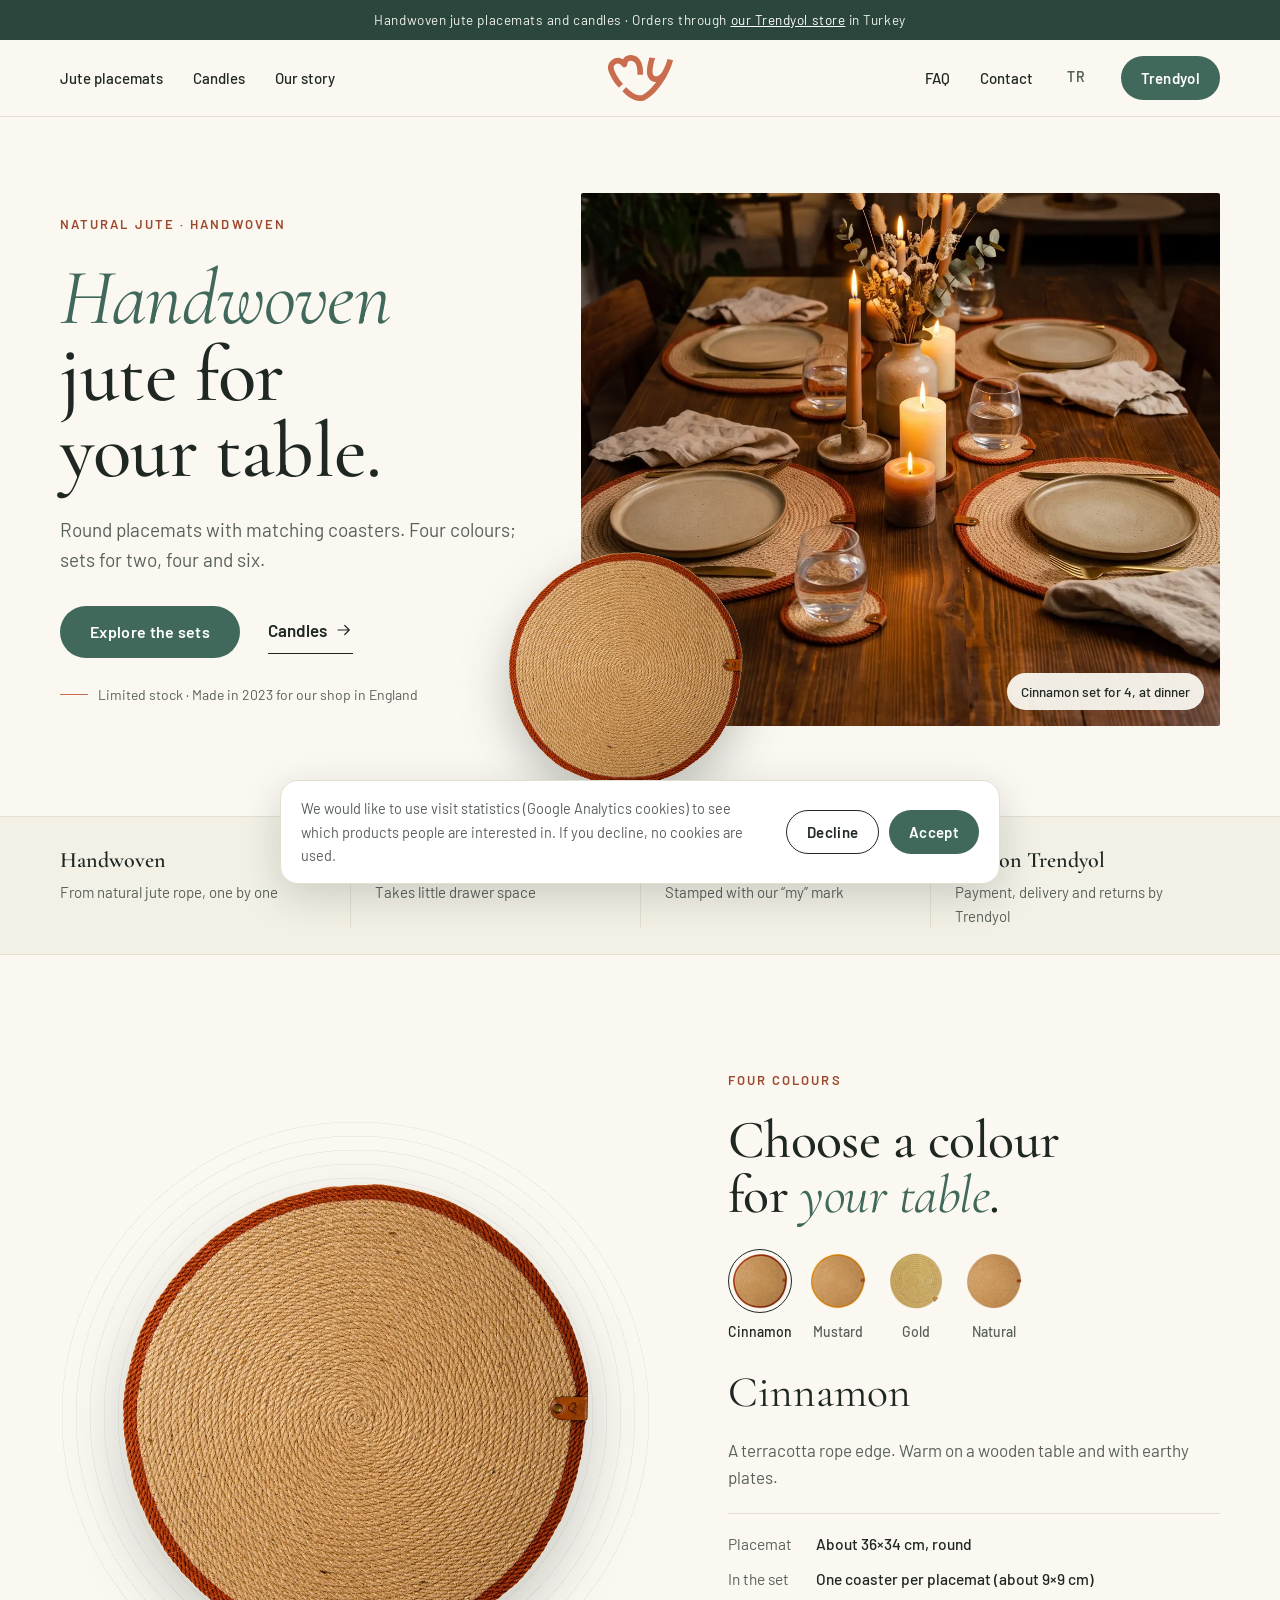
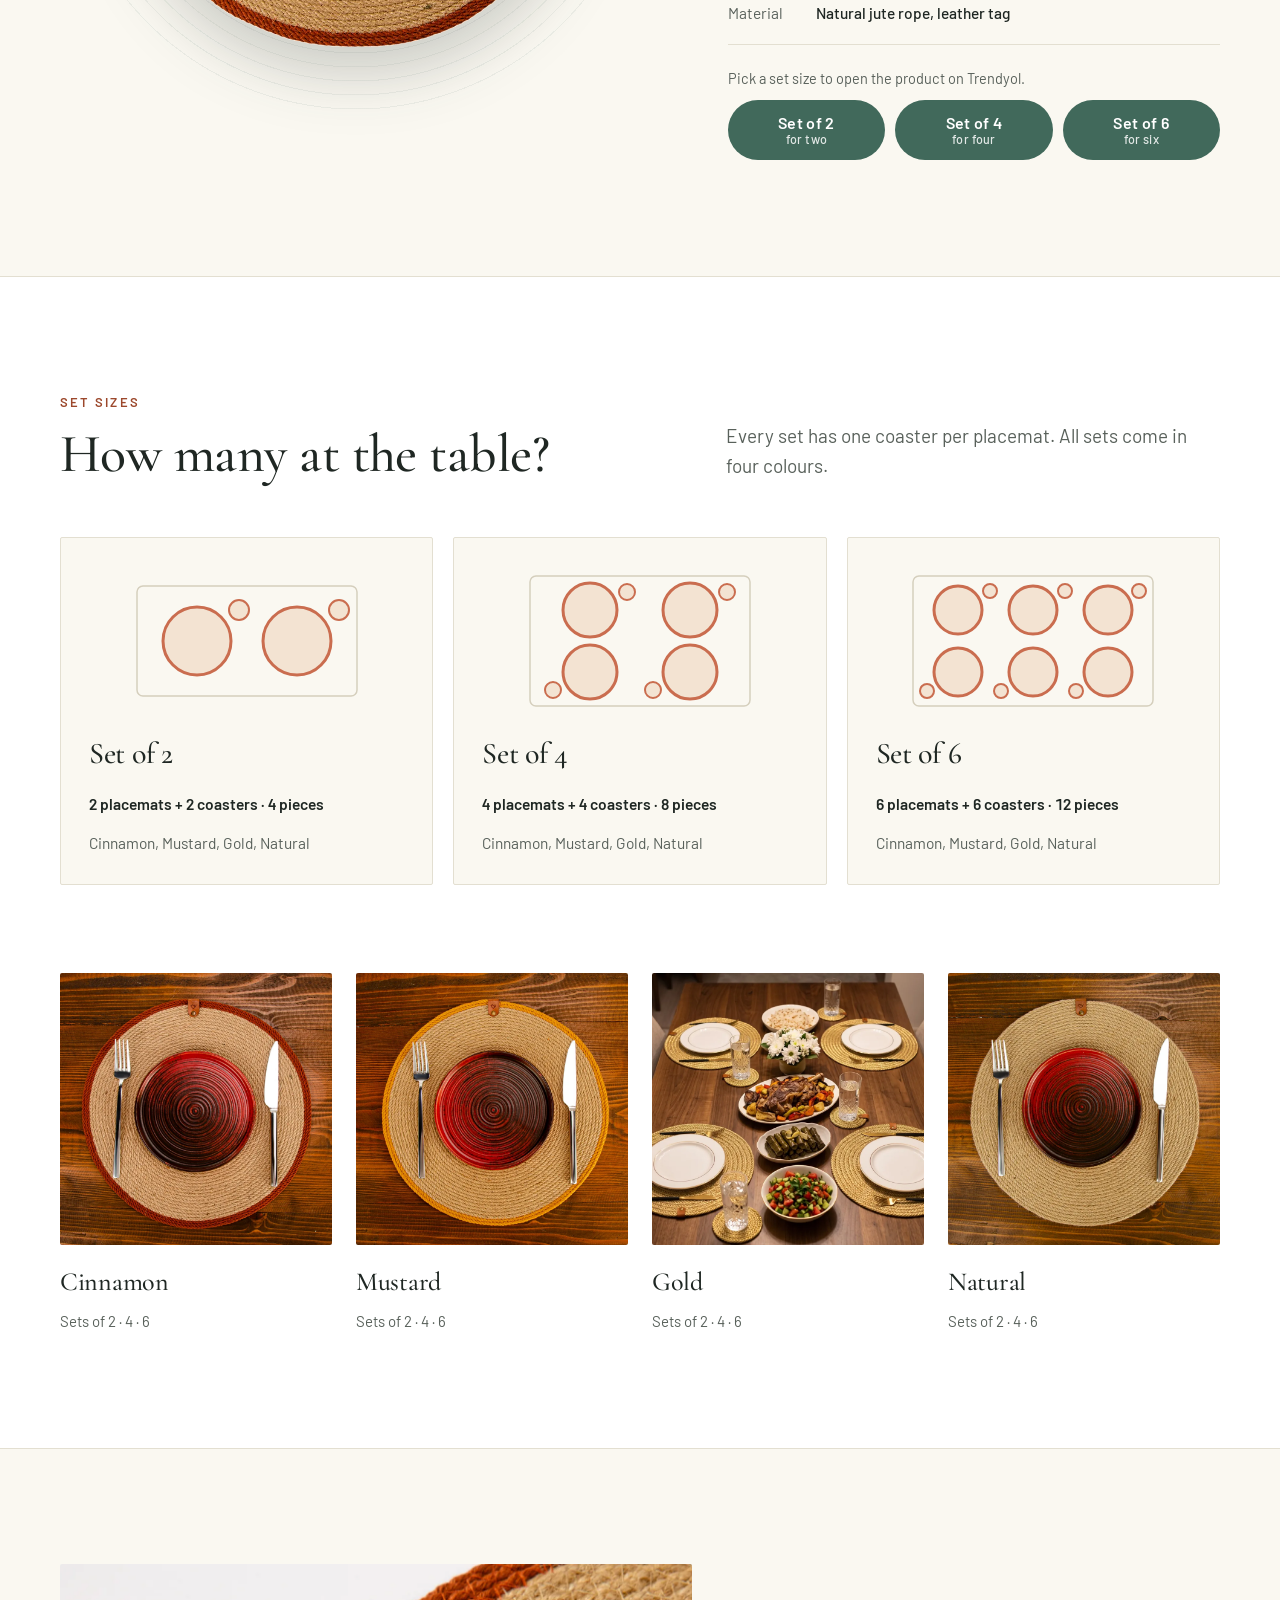
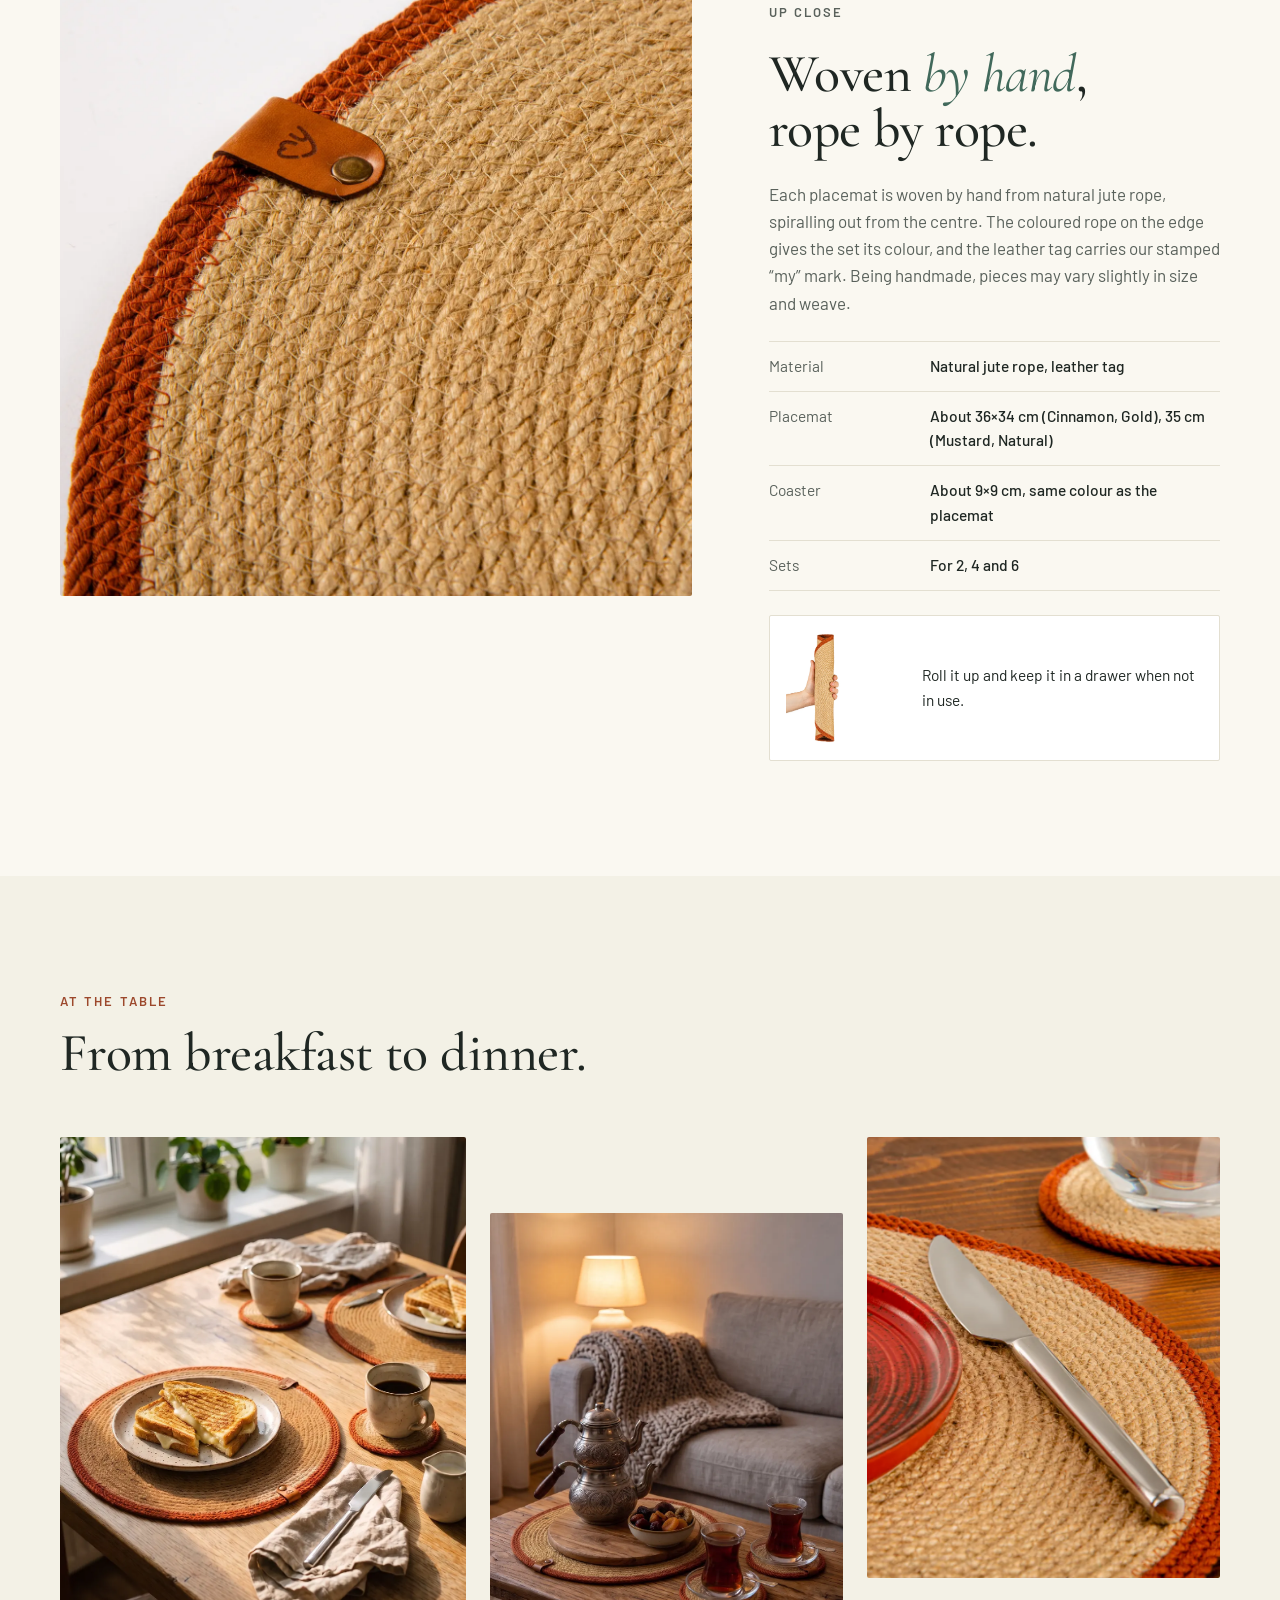
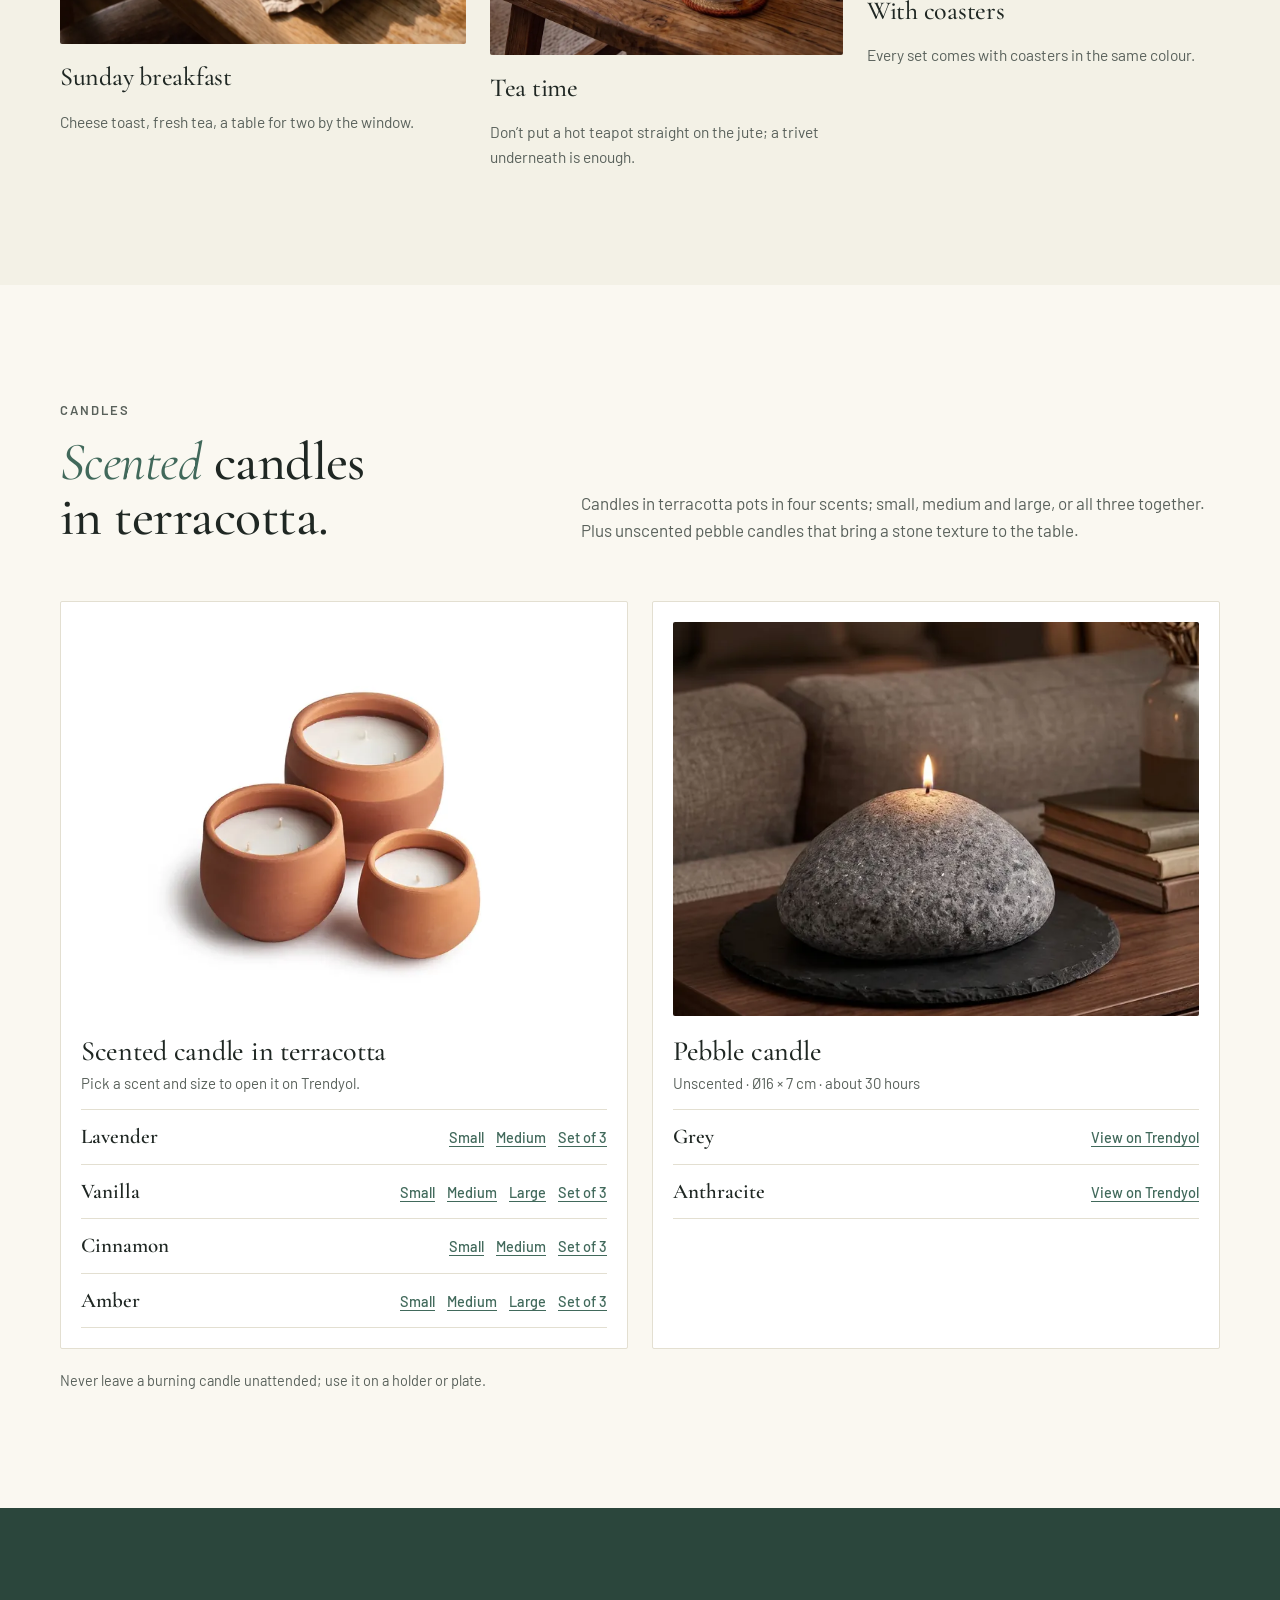
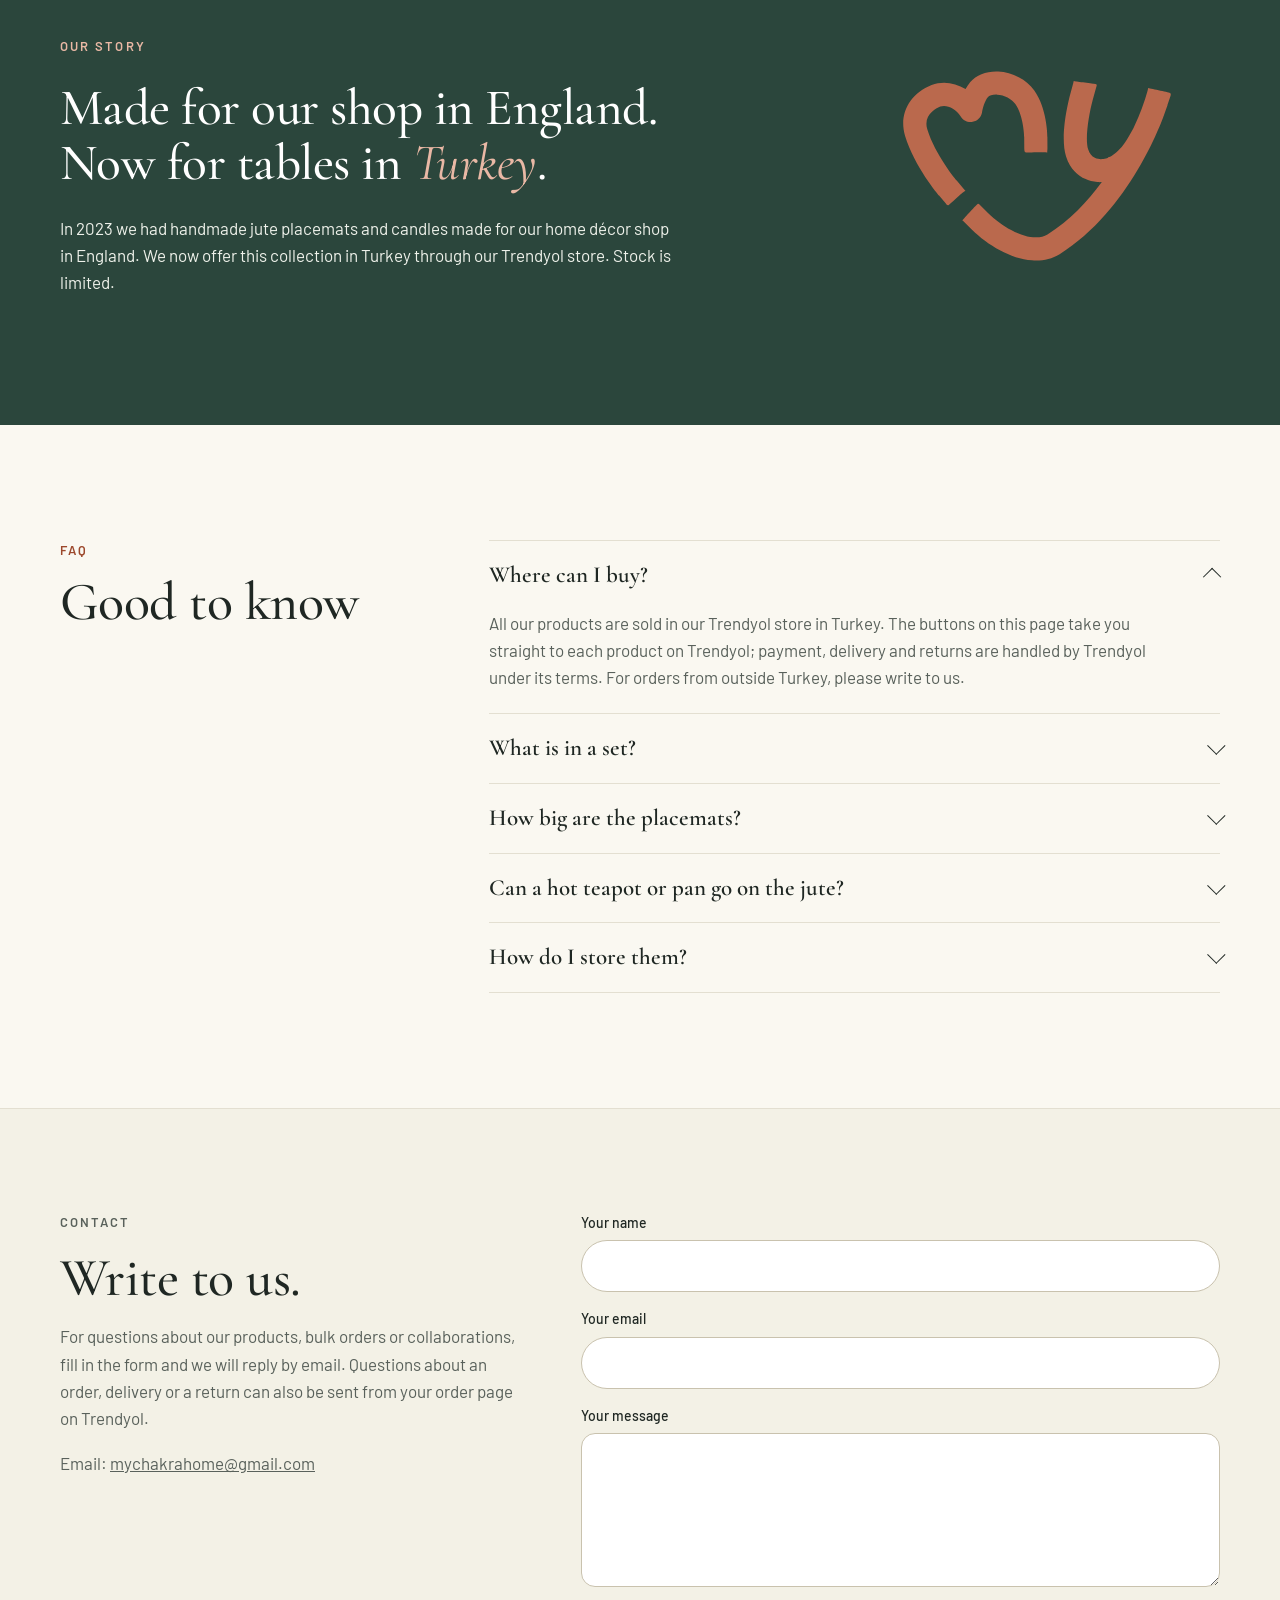
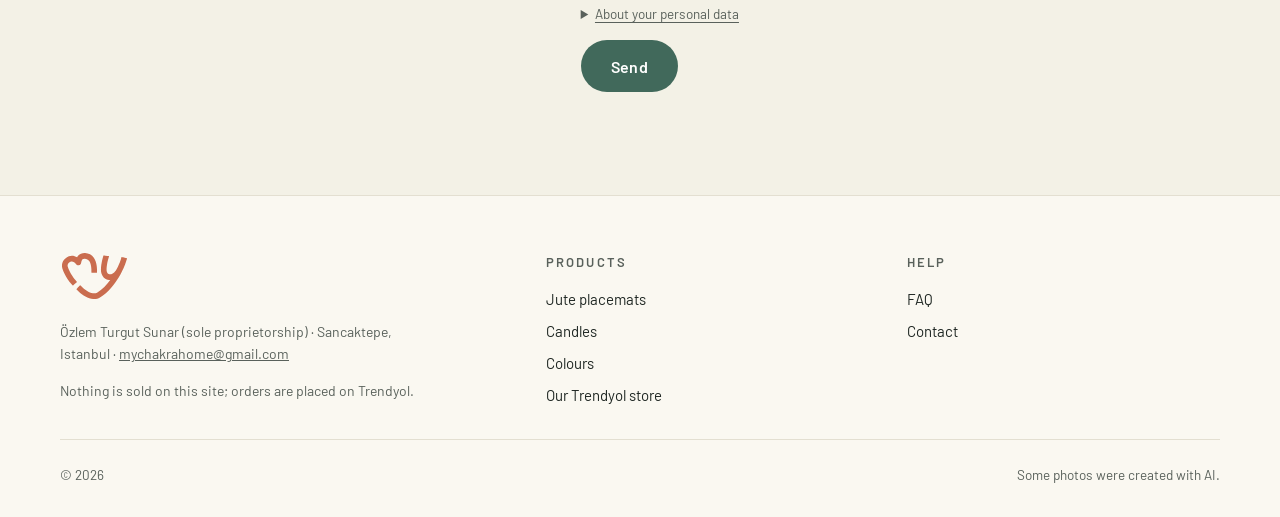
==== en/index.html @ 38669c18 "Ürün vitrini: Öneri B tasarımı, Türkçe ve İngilizce, her ürüne Trendyol bağlantısı, onaylı Google An" ====
<!doctype html>
<html lang="en">
<head>
<meta charset="utf-8">
<meta name="viewport" content="width=device-width, initial-scale=1, viewport-fit=cover">
<title>Handwoven jute placemats and candles</title>
<meta name="description" content="Round, handwoven jute placemats with matching coasters; scented candles in terracotta pots and pebble candles. Four colours, sets for 2, 4 and 6. Available in our Trendyol store.">
<meta property="og:type" content="website">
<meta property="og:title" content="Handwoven jute placemats and candles">
<meta property="og:description" content="Four colours, sets for 2, 4 and 6. Available in our Trendyol store.">
<meta property="og:image" content="https://mychakrahome.com.tr/img/sofra-tarcin.webp">
<meta property="og:locale" content="en_GB">
<meta name="theme-color" content="#FAF8F1">
<link rel="canonical" href="https://mychakrahome.com.tr/en/">
<link rel="alternate" hreflang="tr" href="https://mychakrahome.com.tr/">
<link rel="alternate" hreflang="en" href="https://mychakrahome.com.tr/en/">
<link rel="icon" type="image/svg+xml" href="../favicon.svg">
<link rel="preconnect" href="https://fonts.googleapis.com">
<link rel="preconnect" href="https://fonts.gstatic.com" crossorigin>
<link rel="stylesheet" href="https://fonts.googleapis.com/css2?family=Cormorant+Garamond:ital,wght@0,400;0,500;0,600;1,400;1,500&family=Barlow:wght@400;500;600&display=swap">
<link rel="stylesheet" href="../stil.css">
</head>
<body>

<svg width="0" height="0" style="position:absolute" aria-hidden="true" focusable="false">
  <symbol id="my" viewBox="86.13 -1.14 78.31 55.20"><path fill="currentColor" fill-rule="nonzero" d="M105.49 33.01 L103.39 30.54 C103.33 30.47 97.38 23.40 95.16 16.15 C93.94 12.17 97.65 10.32 98.81 9.84 C100.37 9.21 103.12 10.23 104.46 12.54 C105.15 13.73 106.51 14.35 107.86 14.10 C109.21 13.85 110.26 12.77 110.48 11.42 C110.62 10.49 111.21 8.25 112.09 7.23 C112.53 6.72 113.53 6.44 114.70 6.50 C116.71 6.60 118.76 7.63 119.79 9.09 C121.76 11.85 122.24 16.74 122.26 18.39 L122.28 21.32 C122.28 21.32 122.28 21.43 122.28 21.59 L122.28 21.63 L122.29 21.63 C122.29 21.86 122.31 22.15 122.36 22.30 C122.44 22.58 122.63 22.74 124.33 22.66 C126.29 22.57 128.69 22.72 128.69 22.72 L128.77 21.58 L128.75 18.33 C128.74 17.52 128.58 10.25 125.09 5.33 C122.90 2.24 119.04 0.21 115.01 0.01 C111.81 -0.14 108.95 0.94 107.19 2.98 C106.67 3.58 106.24 4.25 105.87 4.94 C102.95 3.11 99.41 2.59 96.37 3.83 C90.11 6.38 87.13 12.09 88.95 18.05 C91.58 26.61 98.17 34.42 98.45 34.74 L100.29 36.90 C100.29 36.91 100.65 37.55 101.07 37.42 C101.50 37.29 104.45 34.32 105.50 33.62 L105.83 33.37 Z"/><path fill="currentColor" fill-rule="nonzero" d="M163.04 6.04 C162.64 5.87 156.94 4.68 156.94 4.68 C156.94 4.68 156.74 5.82 156.08 7.71 C156.08 7.71 156.08 7.71 156.08 7.71 L155.15 10.35 C155.12 10.42 154.35 12.59 152.81 15.89 L151.46 18.31 C148.80 23.07 145.89 24.08 145.69 24.17 C145.33 24.34 144.95 24.43 144.38 24.50 C143.90 24.56 143.04 24.65 142.02 24.18 C141.16 23.77 140.53 22.97 140.15 21.79 C139.19 18.81 140.40 11.85 141.39 8.17 L142.06 5.67 L142.06 5.67 L142.51 4.06 C142.51 4.06 142.71 3.63 142.23 3.54 C141.75 3.45 136.66 2.80 136.39 2.75 L136.11 2.71 L135.97 3.35 L135.12 6.48 C134.81 7.64 132.12 18.02 133.97 23.77 C135.16 27.48 137.51 29.23 139.28 30.06 C140.35 30.56 141.52 30.86 142.71 30.95 C143.13 30.98 143.55 30.98 143.97 30.96 C139.99 36.41 134.93 41.81 128.77 45.61 C124.74 48.09 117.15 44.49 112.14 39.57 L109.82 37.30 C109.82 37.30 109.61 36.91 109.33 37.00 C109.04 37.09 105.45 41.09 104.94 41.66 L105.28 41.93 L107.59 44.20 C112.14 48.66 118.50 52.39 124.43 52.85 C127.17 53.06 129.83 52.57 132.17 51.13 C151.82 39.03 160.90 13.57 161.27 12.50 L162.34 9.44 L162.33 9.43 L163.18 6.87 C163.18 6.87 163.44 6.22 163.04 6.04"/></symbol>
  <symbol id="ok" viewBox="0 0 24 24"><path d="M4 12h15M13 6l6 6-6 6" fill="none" stroke="currentColor" stroke-width="1.6" stroke-linecap="round" stroke-linejoin="round"/></symbol>
  <symbol id="dis" viewBox="0 0 24 24"><path d="M14 5h5v5M19 5l-8 8M17 14v4.5a.5.5 0 0 1-.5.5h-11a.5.5 0 0 1-.5-.5v-11a.5.5 0 0 1 .5-.5H10" fill="none" stroke="currentColor" stroke-width="1.6" stroke-linecap="round" stroke-linejoin="round"/></symbol>
</svg>

<a class="atla" href="#icerik">Skip to content</a>

<div class="serit"><div class="ic">Handwoven jute placemats and candles · Orders through <a href="https://www.trendyol.com/magaza/mychakra-home-m-473058" data-olay="trendyol-magaza" target="_blank" rel="noopener">our Trendyol store</a> in Turkey</div></div>

<header class="ust">
  <div class="ic">
    <nav aria-label="Main menu">
      <button class="ikon menu-ac" id="menuDugme" type="button" aria-expanded="false" aria-controls="mobilMenu" aria-label="Open menu">
        <svg viewBox="0 0 24 24" fill="none" stroke="currentColor" stroke-width="1.6" stroke-linecap="round" aria-hidden="true"><path d="M4 7h16M4 12h16M4 17h16"/></svg>
      </button>
      <ul class="menu">
        <li><a href="#setler">Jute placemats</a></li>
        <li><a href="#mumlar">Candles</a></li>
        <li><a href="#hikaye">Our story</a></li>
      </ul>
    </nav>
    <a class="logo" href="#ust" aria-label="Home">
      <svg viewBox="0 0 78.31 55.20" aria-hidden="true"><use href="#my"/></svg>
    </a>
    <div class="ust-sag">
      <ul class="menu"><li><a href="#sss">FAQ</a></li><li><a href="#iletisim">Contact</a></li></ul>
      <a class="dil" href="../" hreflang="tr" lang="tr" aria-label="Türkçe">TR</a>
      <a class="dugme ince" href="https://www.trendyol.com/magaza/mychakra-home-m-473058" data-olay="trendyol-magaza" target="_blank" rel="noopener">Trendyol</a>
    </div>
  </div>
  <div class="mobil-menu" id="mobilMenu" hidden>
    <div class="ic">
      <ul>
        <li><a href="#setler">Jute placemats</a></li>
        <li><a href="#mumlar">Candles</a></li>
        <li><a href="#hikaye">Our story</a></li>
        <li><a href="#sss">FAQ</a></li>
        <li><a href="#iletisim">Contact</a></li>
      </ul>
    </div>
  </div>
</header>

<main id="icerik">

<section class="acilis" id="ust" aria-labelledby="acilis-baslik">
  <div class="ic">
    <div class="acilis-metin">
      <p class="etiket">Natural jute · Handwoven</p>
      <h1 id="acilis-baslik"><em>Handwoven</em> jute for your table.</h1>
      <p class="giris">Round placemats with matching coasters. Four colours; sets for two, four and six.</p>
      <div class="acilis-dugmeler">
        <a class="dugme" href="#renk">Explore the sets</a>
        <a class="yazi-bag" href="#mumlar">Candles <svg class="ok" aria-hidden="true"><use href="#ok"/></svg></a>
      </div>
      <p class="not">Limited stock · Made in 2023 for our shop in England</p>
    </div>
    <figure class="acilis-gorsel">
      <img src="../img/ev-aksam.webp" alt="Candlelit dinner for four on a wooden table, with cinnamon-edged round jute placemats and coasters" width="1200" height="1789" fetchpriority="high">
      <img class="daire-servis" src="../img/kenar-tarcin.webp" alt="" width="900" height="900">
      <figcaption>Cinnamon set for 4, at dinner</figcaption>
    </figure>
  </div>
</section>

<section class="guven" aria-label="Why these placemats">
  <ul class="ic">
    <li><strong>Handwoven</strong><span>From natural jute rope, one by one</span></li>
    <li><strong>Rolls up</strong><span>Takes little drawer space</span></li>
    <li><strong>Leather tag</strong><span>Stamped with our “my” mark</span></li>
    <li><strong>Sold on Trendyol</strong><span>Payment, delivery and returns by Trendyol</span></li>
  </ul>
</section>

<section class="renk" id="renk" aria-labelledby="renk-baslik">
  <div class="ic">
    <div class="sahne">
      <img id="sahneGorsel" src="../img/kenar-tarcin.webp" alt="Cinnamon: round jute placemat with a terracotta rope edge, from above" width="900" height="900">
    </div>
    <div class="renk-metin">
      <p class="etiket">Four colours</p>
      <h2 class="h2" id="renk-baslik">Choose a colour for <em>your table</em>.</h2>
      <fieldset class="secici">
        <legend>Colour</legend>
        <button class="renk-dugme" type="button" data-renk="tarcin" aria-pressed="true"><span class="yuvarlak"><img src="../img/kenar-tarcin.webp" alt="" width="900" height="900"></span>Cinnamon</button>
        <button class="renk-dugme" type="button" data-renk="hardal" aria-pressed="false"><span class="yuvarlak"><img src="../img/kenar-hardal.webp" alt="" width="900" height="900"></span>Mustard</button>
        <button class="renk-dugme" type="button" data-renk="gold" aria-pressed="false"><span class="yuvarlak"><img src="../img/kenar-gold.webp" alt="" width="900" height="900"></span>Gold</button>
        <button class="renk-dugme" type="button" data-renk="dogal" aria-pressed="false"><span class="yuvarlak"><img src="../img/kenar-dogal.webp" alt="" width="900" height="900"></span>Natural</button>
      </fieldset>
      <div aria-live="polite">
        <p class="secili-ad" id="seciliAd">Cinnamon</p>
      </div>
      <p class="secili-tarif" id="seciliTarif">A terracotta rope edge. Warm on a wooden table and with earthy plates.</p>
      <dl class="olcular">
        <dt>Placemat</dt><dd id="seciliOlcu">About 36×34 cm, round</dd>
        <dt>In the set</dt><dd>One coaster per placemat (about 9×9 cm)</dd>
        <dt>Material</dt><dd id="seciliMalzeme">Natural jute rope, leather tag</dd>
      </dl>
      <div class="satin">
        <p>Pick a set size to open the product on Trendyol.</p>
        <div class="boy-dugmeler" id="boyDugmeler">
          <a class="dugme" data-boy="2" target="_blank" rel="noopener" href="#">Set of 2<small>for two</small></a>
          <a class="dugme" data-boy="4" target="_blank" rel="noopener" href="#">Set of 4<small>for four</small></a>
          <a class="dugme" data-boy="6" target="_blank" rel="noopener" href="#">Set of 6<small>for six</small></a>
        </div>
      </div>
    </div>
  </div>
</section>

<section class="setler" id="setler" aria-labelledby="setler-baslik">
  <div class="ic">
    <div class="bolum-bas">
      <div>
        <p class="etiket">Set sizes</p>
        <h2 class="h2" id="setler-baslik">How many at the table?</h2>
      </div>
      <p class="giris" style="max-width: 26em">Every set has one coaster per placemat. All sets come in four colours.</p>
    </div>
    <ul class="boylar">
      <li class="boy">
        <svg viewBox="0 0 260 150" role="img" aria-label="Table drawing from above: two placemats and two coasters">
          <rect x="20" y="20" width="220" height="110" rx="6" fill="none" stroke="#D5CFBD" stroke-width="1.5"/>
          <g fill="#F3E3D2" stroke="#CA6D4F" stroke-width="3"><circle cx="80" cy="75" r="34"/><circle cx="180" cy="75" r="34"/></g>
          <g fill="#F3E3D2" stroke="#CA6D4F" stroke-width="2"><circle cx="122" cy="44" r="10"/><circle cx="222" cy="44" r="10"/></g>
        </svg>
        <h3>Set of 2</h3>
        <p class="parca">2 placemats + 2 coasters · 4 pieces</p>
        <p>Cinnamon, Mustard, Gold, Natural</p>
      </li>
      <li class="boy">
        <svg viewBox="0 0 260 150" role="img" aria-label="Table drawing from above: four placemats and four coasters">
          <rect x="20" y="10" width="220" height="130" rx="6" fill="none" stroke="#D5CFBD" stroke-width="1.5"/>
          <g fill="#F3E3D2" stroke="#CA6D4F" stroke-width="3"><circle cx="80" cy="44" r="27"/><circle cx="180" cy="44" r="27"/><circle cx="80" cy="106" r="27"/><circle cx="180" cy="106" r="27"/></g>
          <g fill="#F3E3D2" stroke="#CA6D4F" stroke-width="2"><circle cx="117" cy="26" r="8"/><circle cx="217" cy="26" r="8"/><circle cx="43" cy="124" r="8"/><circle cx="143" cy="124" r="8"/></g>
        </svg>
        <h3>Set of 4</h3>
        <p class="parca">4 placemats + 4 coasters · 8 pieces</p>
        <p>Cinnamon, Mustard, Gold, Natural</p>
      </li>
      <li class="boy">
        <svg viewBox="0 0 260 150" role="img" aria-label="Table drawing from above: six placemats and six coasters">
          <rect x="10" y="10" width="240" height="130" rx="6" fill="none" stroke="#D5CFBD" stroke-width="1.5"/>
          <g fill="#F3E3D2" stroke="#CA6D4F" stroke-width="3"><circle cx="55" cy="44" r="24"/><circle cx="130" cy="44" r="24"/><circle cx="205" cy="44" r="24"/><circle cx="55" cy="106" r="24"/><circle cx="130" cy="106" r="24"/><circle cx="205" cy="106" r="24"/></g>
          <g fill="#F3E3D2" stroke="#CA6D4F" stroke-width="2"><circle cx="87" cy="25" r="7"/><circle cx="162" cy="25" r="7"/><circle cx="236" cy="25" r="7"/><circle cx="24" cy="125" r="7"/><circle cx="98" cy="125" r="7"/><circle cx="173" cy="125" r="7"/></g>
        </svg>
        <h3>Set of 6</h3>
        <p class="parca">6 placemats + 6 coasters · 12 pieces</p>
        <p>Cinnamon, Mustard, Gold, Natural</p>
      </li>
    </ul>
    <ul class="urunler">
      <li class="urun"><a href="#renk" data-renk-sec="tarcin"><span class="kap"><img src="../img/sofra-tarcin.webp" alt="Cinnamon-edged jute placemat on a wooden table with plate and cutlery" width="900" height="900" loading="lazy"></span><h3>Cinnamon</h3><span>Sets of 2 · 4 · 6</span></a></li>
      <li class="urun"><a href="#renk" data-renk-sec="hardal"><span class="kap"><img src="../img/sofra-hardal.webp" alt="Mustard-edged jute placemat on a wooden table with plate and cutlery" width="900" height="900" loading="lazy"></span><h3>Mustard</h3><span>Sets of 2 · 4 · 6</span></a></li>
      <li class="urun"><a href="#renk" data-renk-sec="gold"><span class="kap"><img src="../img/sofra-gold.webp" alt="Gold braided placemats at a dinner table for guests" width="900" height="900" loading="lazy"></span><h3>Gold</h3><span>Sets of 2 · 4 · 6</span></a></li>
      <li class="urun"><a href="#renk" data-renk-sec="dogal"><span class="kap"><img src="../img/sofra-dogal.webp" alt="Natural jute placemat on a wooden table with plate and cutlery" width="900" height="900" loading="lazy"></span><h3>Natural</h3><span>Sets of 2 · 4 · 6</span></a></li>
    </ul>
  </div>
</section>

<section class="yakin" aria-labelledby="yakin-baslik">
  <div class="ic">
    <figure class="yakin-gorsel">
      <img src="../img/yakin-tarcin.webp" alt="Close-up: spiral-woven jute rope, cinnamon rope edge and a leather tag stamped “my”" width="1300" height="1300" loading="lazy">
    </figure>
    <div class="yakin-metin">
      <p class="etiket">Up close</p>
      <h2 class="h2" id="yakin-baslik">Woven <em>by hand</em>, rope by rope.</h2>
      <p>Each placemat is woven by hand from natural jute rope, spiralling out from the centre. The coloured rope on the edge gives the set its colour, and the leather tag carries our stamped “my” mark. Being handmade, pieces may vary slightly in size and weave.</p>
      <dl class="ozellik">
        <div><dt>Material</dt><dd>Natural jute rope, leather tag</dd></div>
        <div><dt>Placemat</dt><dd>About 36×34 cm (Cinnamon, Gold), 35 cm (Mustard, Natural)</dd></div>
        <div><dt>Coaster</dt><dd>About 9×9 cm, same colour as the placemat</dd></div>
        <div><dt>Sets</dt><dd>For 2, 4 and 6</dd></div>
      </dl>
      <div class="rulo">
        <img src="../img/rulo-tarcin.webp" alt="A cinnamon-edged jute placemat rolled up in hand" width="700" height="750" loading="lazy">
        <p>Roll it up and keep it in a drawer when not in use.</p>
      </div>
    </div>
  </div>
</section>

<section class="sofrada" aria-labelledby="sofrada-baslik">
  <div class="ic">
    <div class="bolum-bas">
      <div>
        <p class="etiket">At the table</p>
        <h2 class="h2" id="sofrada-baslik">From breakfast to dinner.</h2>
      </div>
    </div>
    <ul class="sahneler">
      <li>
        <img src="../img/ev-kahvalti.webp" alt="Breakfast by the window: cheese toast, tea and cinnamon-edged jute placemats" width="1000" height="1491" loading="lazy">
        <h3>Sunday breakfast</h3>
        <p>Cheese toast, fresh tea, a table for two by the window.</p>
      </li>
      <li>
        <img src="../img/ev-cay.webp" alt="A Turkish teapot on a wooden trivet in the living room, tulip tea glasses on jute coasters" width="1000" height="1491" loading="lazy">
        <h3>Tea time</h3>
        <p>Don’t put a hot teapot straight on the jute; a trivet underneath is enough.</p>
      </li>
      <li>
        <img src="../img/altlik-tarcin.webp" alt="A glass of water on a cinnamon-edged jute placemat and coaster" width="1000" height="1000" loading="lazy">
        <h3>With coasters</h3>
        <p>Every set comes with coasters in the same colour.</p>
      </li>
    </ul>
  </div>
</section>

<section class="mumlar" id="mumlar" aria-labelledby="mum-baslik">
  <div class="ic">
    <div class="mum-bas">
      <div>
        <p class="etiket">Candles</p>
        <h2 class="h2" id="mum-baslik" style="margin-top: 14px"><em>Scented</em> candles in terracotta.</h2>
      </div>
      <p>Candles in terracotta pots in four scents; small, medium and large, or all three together. Plus unscented pebble candles that bring a stone texture to the table.</p>
    </div>
    <div class="mum-kartlar">
      <article class="mum-kart">
        <img class="icerik-sigdir" src="../img/mum-comlek.webp" alt="Scented white candles in terracotta pots, in three sizes" width="622" height="625" loading="lazy">
        <div>
          <h3>Scented candle in terracotta</h3>
          <p class="alt-baslik">Pick a scent and size to open it on Trendyol.</p>
          <ul class="kokular" id="kokular"></ul>
        </div>
      </article>
      <article class="mum-kart">
        <img src="../img/mum-cakil.webp" alt="A grey pebble candle burning on a stone tray on a wooden side table" width="700" height="700" loading="lazy">
        <div>
          <h3>Pebble candle</h3>
          <p class="alt-baslik">Unscented · Ø16 × 7 cm · about 30 hours</p>
          <ul class="kokular" id="cakil"></ul>
        </div>
      </article>
    </div>
    <p class="mum-not">Never leave a burning candle unattended; use it on a holder or plate.</p>
  </div>
</section>

<section class="hikaye" id="hikaye" aria-labelledby="hikaye-baslik">
  <div class="ic">
    <div class="hikaye-metin">
      <p class="etiket">Our story</p>
      <h2 id="hikaye-baslik">Made for our shop in England. Now for tables in <em>Turkey</em>.</h2>
      <p>In 2023 we had handmade jute placemats and candles made for our home décor shop in England. We now offer this collection in Turkey through our Trendyol store. Stock is limited.</p>
    </div>
    <svg class="hikaye-isaret" viewBox="0 0 78.31 55.20" role="img" aria-label="“my” mark"><use href="#my"/></svg>
  </div>
</section>

<section class="sss" id="sss" aria-labelledby="sss-baslik">
  <div class="ic">
    <div>
      <p class="etiket">FAQ</p>
      <h2 class="h2" id="sss-baslik" style="margin-top: 14px">Good to know</h2>
    </div>
    <div class="sss-liste">
      <details open>
        <summary>Where can I buy?</summary>
        <p>All our products are sold in our Trendyol store in Turkey. The buttons on this page take you straight to each product on Trendyol; payment, delivery and returns are handled by Trendyol under its terms. For orders from outside Turkey, please write to us.</p>
      </details>
      <details>
        <summary>What is in a set?</summary>
        <p>One coaster per placemat. The set of 4, for example, has 4 round jute placemats and 4 coasters in the same colour, 8 pieces in all.</p>
      </details>
      <details>
        <summary>How big are the placemats?</summary>
        <p>Cinnamon and Gold placemats are about 36×34 cm, Mustard and Natural about 35 cm; coasters are about 9×9 cm. Being handmade, sizes may vary slightly.</p>
      </details>
      <details>
        <summary>Can a hot teapot or pan go on the jute?</summary>
        <p>Not directly. Put a trivet under hot teapots and pans, and use burning candles on a holder or plate.</p>
      </details>
      <details>
        <summary>How do I store them?</summary>
        <p>Roll them up and keep them in a dry drawer when not in use.</p>
      </details>
    </div>
  </div>
</section>

<section class="iletisim" id="iletisim" aria-labelledby="iletisim-baslik">
  <div class="ic">
    <div class="iletisim-metin">
      <p class="etiket">Contact</p>
      <h2 class="h2" id="iletisim-baslik">Write to us.</h2>
      <p>For questions about our products, bulk orders or collaborations, fill in the form and we will reply by email. Questions about an order, delivery or a return can also be sent from your order page on Trendyol.</p>
      <p>Email: <a href="mailto:mychakrahome@gmail.com">mychakrahome@gmail.com</a></p>
    </div>
    <form class="form" action="https://formsubmit.co/mychakrahome@gmail.com" method="POST">
      <input type="hidden" name="_subject" value="Siteden yeni mesaj (İngilizce sayfa)">
      <input type="hidden" name="_template" value="table">
      <input type="text" name="_honey" style="display:none" tabindex="-1" autocomplete="off" aria-hidden="true">
      <label>Your name<input type="text" name="Ad" required autocomplete="name"></label>
      <label>Your email<input type="email" name="E-posta" required autocomplete="email"></label>
      <label>Your message<textarea name="Mesaj" rows="5" required></textarea></label>
      <details class="kvkk">
        <summary>About your personal data</summary>
        <p>The name, email and message you send are used only to reply to you; they are not used for anything else or sold. Your message reaches our inbox through the FormSubmit service. You can ask us to delete your data by writing to mychakrahome@gmail.com. Data controller: Özlem Turgut Sunar (sole proprietorship), Sancaktepe, Istanbul.</p>
      </details>
      <button type="submit" class="dugme">Send</button>
    </form>
  </div>
</section>

</main>

<footer class="alt">
  <div class="ic">
    <div class="marka">
      <a class="logo" href="#ust" aria-label="Home">
        <svg viewBox="0 0 78.31 55.20" aria-hidden="true"><use href="#my"/></svg>
      </a>
      <p>Özlem Turgut Sunar (sole proprietorship) · Sancaktepe, Istanbul · <a href="mailto:mychakrahome@gmail.com">mychakrahome@gmail.com</a></p>
      <p>Nothing is sold on this site; orders are placed on Trendyol.</p>
    </div>
    <nav aria-labelledby="alt-urunler"><h2 id="alt-urunler">Products</h2><ul><li><a href="#setler">Jute placemats</a></li><li><a href="#mumlar">Candles</a></li><li><a href="#renk">Colours</a></li><li><a href="https://www.trendyol.com/magaza/mychakra-home-m-473058" data-olay="trendyol-magaza" target="_blank" rel="noopener">Our Trendyol store</a></li></ul></nav>
    <nav aria-labelledby="alt-yardim"><h2 id="alt-yardim">Help</h2><ul><li><a href="#sss">FAQ</a></li><li><a href="#iletisim">Contact</a></li></ul></nav>
    <div class="alt-son"><span>© 2026</span><span>Some photos were created with AI.</span></div>
  </div>
</footer>

<script src="../site.js"></script>
</body>
</html>
---- stil.css ----
:root {
  --zemin: #FAF8F1;
  --krem: #F3F1E6;
  --beyaz: #FFFFFF;
  --yesil: #41695B;
  --yesil-koyu: #2B463C;
  --murekkep: #1F2723;
  --ikincil: #59615B;
  --kiremit: #CA6D4F;
  --kiremit-yazi: #9C482C;
  --cizgi: #E3DFD1;
  --krem-yazi: #EEF1EA;
  --f-baslik: "Cormorant Garamond", Georgia, "Times New Roman", serif;
  --f-metin: "Barlow", "Helvetica Neue", Arial, sans-serif;
  --icerik: 1240px;
  --kenar: max(clamp(16px, 4vw, 40px), env(safe-area-inset-left, 0px));
  --kenar-sag: max(clamp(16px, 4vw, 40px), env(safe-area-inset-right, 0px));
  color-scheme: light;
}
* { box-sizing: border-box; }
html { scroll-behavior: smooth; }
body { margin: 0; background: var(--zemin); color: var(--murekkep); font-family: var(--f-metin); font-size: 17px; line-height: 1.6; -webkit-font-smoothing: antialiased; overflow-x: clip; }
img { display: block; max-width: 100%; height: auto; }
a { color: inherit; }
:focus-visible { outline: 2px solid var(--yesil); outline-offset: 3px; }
button { font: inherit; color: inherit; }
[hidden] { display: none !important; }

.ic { max-width: var(--icerik); margin-inline: auto; padding-left: var(--kenar); padding-right: var(--kenar-sag); }
.etiket { font-size: 13px; font-weight: 600; letter-spacing: 0.16em; text-transform: uppercase; color: var(--kiremit-yazi); margin: 0; }
h1, h2, h3 { font-family: var(--f-baslik); font-weight: 500; letter-spacing: -0.01em; text-wrap: balance; margin: 0; }
h1 em, h2 em, h3 em { font-style: italic; font-weight: 400; color: var(--yesil); }
.h2 { font-size: clamp(2.3rem, 4.2vw, 3.6rem); line-height: 1.02; }
.giris { font-size: 19px; color: var(--ikincil); max-width: 34em; margin: 0; }

.dugme { display: inline-flex; align-items: center; justify-content: center; gap: 10px; min-height: 52px; padding-inline: 30px; background: var(--yesil); color: var(--beyaz); text-decoration: none; font-weight: 600; font-size: 16px; letter-spacing: 0.02em; border: 0; border-radius: 999px; cursor: pointer; transition: background .2s ease; }
.dugme:hover { background: var(--yesil-koyu); }
.dugme.ince { min-height: 44px; padding-inline: 20px; font-size: 15px; }
.dugme.cerceve { background: transparent; color: var(--murekkep); border: 1.5px solid var(--murekkep); }
.dugme.cerceve:hover { background: var(--murekkep); color: var(--beyaz); }
.yazi-bag { display: inline-flex; align-items: center; gap: 8px; min-height: 44px; font-weight: 600; text-decoration: none; color: var(--murekkep); border-bottom: 1px solid currentColor; padding-bottom: 2px; }
.yazi-bag:hover { color: var(--yesil); }
.ok { width: 18px; height: 18px; flex: none; }

.atla { position: absolute; left: -9999px; top: 12px; z-index: 20; background: var(--beyaz); padding: 10px 16px; border-radius: 999px; }
.atla:focus { left: 16px; }

/* Üst şerit ve başlık */
.serit { background: var(--yesil-koyu); color: var(--krem-yazi); font-size: 13.5px; letter-spacing: 0.04em; text-align: center; }
.serit .ic { padding-block: 9px; }
.serit a { color: var(--beyaz); }
.ust { border-bottom: 1px solid var(--cizgi); background: var(--zemin); position: sticky; top: 0; z-index: 10; }
.ust .ic { display: grid; grid-template-columns: 1fr auto 1fr; align-items: center; gap: 16px; padding-block: 10px; }
.menu { display: flex; gap: 30px; list-style: none; margin: 0; padding: 0; font-size: 15px; font-weight: 500; }
.menu a { text-decoration: none; display: inline-block; padding-block: 10px; }
.menu a:hover { color: var(--yesil); }
.logo { display: inline-flex; align-items: center; text-decoration: none; color: var(--kiremit); justify-self: center; padding: 4px; }
.logo svg { width: 68px; height: 48px; flex: none; }
.ust-sag { display: flex; justify-content: flex-end; align-items: center; gap: 22px; }
.ikon { width: 44px; height: 44px; display: inline-flex; align-items: center; justify-content: center; border: 0; background: transparent; border-radius: 50%; cursor: pointer; }
.ikon:hover { background: var(--krem); }
.ikon svg { width: 22px; height: 22px; }
.menu-ac { display: none; }
.dil { display: inline-flex; align-items: center; justify-content: center; min-width: 44px; min-height: 44px; font-size: 14px; font-weight: 600; letter-spacing: 0.06em; text-decoration: none; color: var(--ikincil); border-radius: 999px; }
.dil:hover { color: var(--yesil); background: var(--krem); }
.mobil-menu { border-top: 1px solid var(--cizgi); }
.mobil-menu ul { list-style: none; margin: 0; padding: 8px 0 16px; display: grid; }
.mobil-menu a { display: block; padding: 12px 0; font-family: var(--f-baslik); font-size: 24px; text-decoration: none; }

/* Açılış */
.acilis .ic { display: grid; grid-template-columns: minmax(0, 5fr) minmax(0, 7fr); gap: clamp(32px, 5vw, 80px); align-items: center; padding-block: clamp(40px, 6vw, 88px) clamp(56px, 7vw, 104px); }
.acilis-metin { display: flex; flex-direction: column; gap: 26px; min-width: 0; }
.acilis h1 { font-size: clamp(3.1rem, 6.2vw, 6rem); line-height: 0.96; }
.acilis-dugmeler { display: flex; flex-wrap: wrap; align-items: center; gap: 14px 28px; padding-top: 4px; }
.not { font-size: 14px; color: var(--ikincil); margin: 0; display: flex; align-items: center; gap: 10px; }
.not::before { content: ""; width: 28px; height: 1px; background: var(--kiremit); flex: none; }
.acilis-gorsel { position: relative; margin: 0; min-width: 0; }
.acilis-gorsel > img:not(.daire-servis) { width: 100%; aspect-ratio: 6 / 5; object-fit: cover; object-position: 50% 64%; border-radius: 2px; }
.acilis-gorsel figcaption { position: absolute; right: 16px; bottom: 16px; background: rgba(250, 248, 241, 0.94); color: var(--murekkep); font-size: 13.5px; font-weight: 500; padding: 8px 14px; border-radius: 999px; }
.daire-servis { position: absolute; left: clamp(-96px, -6vw, -24px); bottom: clamp(-72px, -5vw, -28px); width: clamp(150px, 19vw, 250px); filter: drop-shadow(0 18px 24px rgba(31, 39, 35, 0.28)); }

/* Güven şeridi */
.guven { background: var(--krem); border-block: 1px solid var(--cizgi); }
.guven ul { list-style: none; margin: 0 auto; display: grid; grid-template-columns: repeat(4, minmax(0, 1fr)); padding-block: 26px; }
.guven li { display: flex; flex-direction: column; gap: 2px; padding-inline: 24px; border-left: 1px solid var(--cizgi); }
.guven li:first-child { border-left: 0; padding-left: 0; }
.guven strong { font-family: var(--f-baslik); font-size: 22px; font-weight: 600; }
.guven span { font-size: 15px; color: var(--ikincil); }

/* Kenar rengi seçici */
.renk { padding-block: clamp(72px, 9vw, 128px); scroll-margin-top: 70px; }
.renk .ic { display: grid; grid-template-columns: minmax(0, 6fr) minmax(0, 5fr); gap: clamp(32px, 6vw, 96px); align-items: center; }
.sahne { position: relative; aspect-ratio: 1 / 1; max-width: 600px; width: 100%; justify-self: center; display: grid; place-items: center; }
.sahne::before { content: ""; position: absolute; inset: 0; border-radius: 50%; background: repeating-radial-gradient(circle at center, transparent 0 13px, rgba(65, 105, 91, 0.07) 13px 14px); }
.sahne img { position: relative; width: 82%; filter: drop-shadow(0 26px 30px rgba(31, 39, 35, 0.22)); }
.renk-metin { display: flex; flex-direction: column; gap: 22px; min-width: 0; }
.secici { display: flex; flex-wrap: wrap; gap: 14px; padding: 0; margin: 4px 0 0; border: 0; min-width: 0; }
.secici legend { position: absolute; width: 1px; height: 1px; overflow: hidden; clip: rect(0 0 0 0); }
.renk-dugme { display: flex; flex-direction: column; align-items: center; gap: 8px; background: transparent; border: 0; padding: 0; cursor: pointer; font-size: 14px; font-weight: 500; color: var(--ikincil); }
.renk-dugme span.yuvarlak { width: 64px; height: 64px; border-radius: 50%; padding: 3px; border: 1.5px solid transparent; transition: border-color .2s ease, transform .2s ease; }
.renk-dugme img { width: 100%; height: 100%; border-radius: 50%; }
.renk-dugme:hover span.yuvarlak { transform: translateY(-2px); }
.renk-dugme[aria-pressed="true"] { color: var(--murekkep); }
.renk-dugme[aria-pressed="true"] span.yuvarlak { border-color: var(--murekkep); }
.secili-ad { font-family: var(--f-baslik); font-size: clamp(2.4rem, 3.4vw, 3rem); line-height: 1; margin: 6px 0 0; }
.secili-tarif { margin: 0; color: var(--ikincil); max-width: 30em; min-height: 3.2em; }
.olcular { display: grid; grid-template-columns: auto 1fr; gap: 10px 24px; margin: 0; padding: 18px 0; border-block: 1px solid var(--cizgi); font-size: 15.5px; }
.olcular dt { color: var(--ikincil); }
.olcular dd { margin: 0; font-weight: 500; }
.satin { display: grid; gap: 10px; }
.satin p { margin: 0; font-size: 14.5px; color: var(--ikincil); }
.boy-dugmeler { display: grid; grid-template-columns: repeat(3, minmax(0, 1fr)); gap: 10px; }
.boy-dugmeler .dugme { padding-inline: 10px; flex-direction: column; gap: 0; line-height: 1.15; min-height: 60px; }
.boy-dugmeler .dugme small { font-size: 12.5px; font-weight: 500; opacity: 0.85; letter-spacing: 0.01em; }

/* Setler */
.setler { background: var(--beyaz); border-block: 1px solid var(--cizgi); padding-block: clamp(72px, 9vw, 120px); scroll-margin-top: 70px; }
.bolum-bas { display: flex; flex-wrap: wrap; justify-content: space-between; align-items: flex-end; gap: 16px 40px; margin-bottom: clamp(36px, 5vw, 56px); }
.bolum-bas > div { display: flex; flex-direction: column; gap: 14px; min-width: 0; }
.boylar { list-style: none; margin: 0 0 clamp(56px, 7vw, 88px); padding: 0; display: grid; grid-template-columns: repeat(3, minmax(0, 1fr)); gap: 20px; }
.boy { display: flex; flex-direction: column; gap: 14px; padding: 28px; border: 1px solid var(--cizgi); border-radius: 2px; background: var(--zemin); }
.boy svg { width: 100%; height: auto; max-width: 260px; align-self: center; }
.boy h3 { font-size: 30px; }
.boy p { margin: 0; color: var(--ikincil); font-size: 15.5px; }
.boy .parca { color: var(--murekkep); font-weight: 600; font-variant-numeric: tabular-nums; }
.urunler { list-style: none; margin: 0; padding: 0; display: grid; grid-template-columns: repeat(4, minmax(0, 1fr)); gap: 24px; }
.urun a { display: flex; flex-direction: column; gap: 6px; text-decoration: none; }
.urun .kap { overflow: hidden; border-radius: 2px; margin-bottom: 10px; }
.urun img { width: 100%; aspect-ratio: 1 / 1; object-fit: cover; transition: transform .6s cubic-bezier(.2, .7, .2, 1); }
.urun a:hover img { transform: scale(1.04); }
.urun h3 { font-size: 26px; }
.urun span { font-size: 15px; color: var(--ikincil); }

/* Yakından */
.yakin { padding-block: clamp(72px, 9vw, 128px); }
.yakin .ic { display: grid; grid-template-columns: minmax(0, 7fr) minmax(0, 5fr); gap: clamp(32px, 6vw, 88px); align-items: start; }
.yakin-gorsel { margin: 0; position: relative; }
.yakin-gorsel img { width: 100%; aspect-ratio: 1 / 1; object-fit: cover; border-radius: 2px; }
.yakin-metin { display: flex; flex-direction: column; gap: 24px; min-width: 0; padding-top: clamp(0px, 3vw, 40px); }
.yakin-metin p { margin: 0; color: var(--ikincil); }
.ozellik { margin: 0; display: grid; gap: 0; }
.ozellik div { display: grid; grid-template-columns: minmax(110px, 0.8fr) 1.6fr; gap: 16px; padding-block: 12px; border-top: 1px solid var(--cizgi); font-size: 15.5px; }
.ozellik div:last-child { border-bottom: 1px solid var(--cizgi); }
.ozellik dt { color: var(--ikincil); }
.ozellik dd { margin: 0; font-weight: 500; }
.rulo { display: grid; grid-template-columns: 120px 1fr; gap: 20px; align-items: center; background: var(--beyaz); border: 1px solid var(--cizgi); border-radius: 2px; padding: 12px 20px 12px 12px; }
.rulo img { width: 120px; height: 120px; object-fit: contain; }
.rulo p { margin: 0; font-size: 15.5px; color: var(--murekkep); }

/* Sofrada */
.sofrada { background: var(--krem); padding-block: clamp(72px, 9vw, 120px); }
.sahneler { list-style: none; margin: 0; padding: 0; display: grid; grid-template-columns: 1.15fr 1fr 1fr; gap: 24px; align-items: start; }
.sahneler li { display: flex; flex-direction: column; gap: 12px; min-width: 0; }
.sahneler li:nth-child(2) { margin-top: clamp(0px, 6vw, 80px); }
.sahneler img { width: 100%; aspect-ratio: 4 / 5; object-fit: cover; border-radius: 2px; }
.sahneler h3 { font-size: 26px; }
.sahneler p { margin: 0; font-size: 15.5px; color: var(--ikincil); max-width: 28em; }

/* Mumlar */
.mumlar { padding-block: clamp(72px, 9vw, 128px); scroll-margin-top: 70px; }
.mum-bas { display: grid; grid-template-columns: minmax(0, 5fr) minmax(0, 7fr); gap: clamp(28px, 5vw, 72px); align-items: end; margin-bottom: clamp(36px, 5vw, 56px); }
.mum-bas p { margin: 0; color: var(--ikincil); }
.mum-kartlar { display: grid; grid-template-columns: repeat(2, minmax(0, 1fr)); gap: 24px; align-items: stretch; }
.mum-kart { display: flex; flex-direction: column; gap: 20px; background: var(--beyaz); border: 1px solid var(--cizgi); border-radius: 2px; padding: 20px; }
.mum-kart img { width: 100%; aspect-ratio: 4 / 3; object-fit: cover; border-radius: 2px; background: var(--beyaz); }
.mum-kart img.icerik-sigdir { object-fit: contain; }
.mum-kart h3 { font-size: 28px; line-height: 1.1; }
.mum-kart .alt-baslik { margin: 4px 0 14px; font-size: 15px; color: var(--ikincil); }
.kokular { list-style: none; margin: 0; padding: 0; display: grid; gap: 0; }
.kokular li { display: flex; flex-wrap: wrap; align-items: baseline; justify-content: space-between; gap: 4px 12px; padding-block: 10px; border-top: 1px solid var(--cizgi); }
.kokular li:last-child { border-bottom: 1px solid var(--cizgi); }
.kokular strong { font-family: var(--f-baslik); font-size: 21px; font-weight: 600; }
.kokular .boylar-bag { display: flex; flex-wrap: wrap; gap: 4px 12px; font-size: 14.5px; }
.kokular a { font-weight: 500; color: var(--yesil); text-underline-offset: 3px; }
.kokular a:hover { color: var(--yesil-koyu); }
.mum-not { margin: 20px 0 0; font-size: 14.5px; color: var(--ikincil); }

/* Hikâye */
.hikaye { background: var(--yesil-koyu); color: var(--krem-yazi); padding-block: clamp(80px, 10vw, 136px); overflow: hidden; }
.hikaye .ic { display: grid; grid-template-columns: minmax(0, 8fr) minmax(0, 4fr); gap: 48px; align-items: center; }
.hikaye-metin { display: flex; flex-direction: column; gap: 24px; min-width: 0; }
.hikaye .etiket { color: #E9B8A5; }
.hikaye h2 { font-size: clamp(2.2rem, 4vw, 3.4rem); line-height: 1.08; color: var(--beyaz); }
.hikaye h2 em { color: #E9B8A5; }
.hikaye p { margin: 0; max-width: 36em; color: var(--krem-yazi); }
.hikaye-isaret { color: var(--kiremit); justify-self: center; width: 280px; height: 198px; opacity: 0.9; }

/* SSS */
.sss { padding-block: clamp(72px, 9vw, 120px); scroll-margin-top: 70px; }
.sss .ic { display: grid; grid-template-columns: minmax(0, 4fr) minmax(0, 8fr); gap: clamp(28px, 5vw, 72px); align-items: start; }
.sss-liste { border-top: 1px solid var(--cizgi); }
.sss details { border-bottom: 1px solid var(--cizgi); }
.sss summary { list-style: none; cursor: pointer; display: flex; justify-content: space-between; align-items: center; gap: 16px; padding-block: 20px; font-family: var(--f-baslik); font-size: 23px; font-weight: 600; line-height: 1.25; }
.sss summary::-webkit-details-marker { display: none; }
.sss summary::after { content: ""; flex: none; width: 12px; height: 12px; border-right: 1.5px solid var(--murekkep); border-bottom: 1.5px solid var(--murekkep); transform: rotate(45deg) translateY(-4px); transition: transform .25s ease; }
.sss details[open] summary::after { transform: rotate(-135deg) translateY(-2px); }
.sss details p { margin: 0 0 22px; color: var(--ikincil); max-width: 40em; }

/* İletişim */
.iletisim { background: var(--krem); border-top: 1px solid var(--cizgi); padding-block: clamp(64px, 8vw, 104px); scroll-margin-top: 70px; }
.iletisim .ic { display: grid; grid-template-columns: minmax(0, 5fr) minmax(0, 7fr); gap: clamp(28px, 5vw, 72px); align-items: start; }
.iletisim-metin { display: flex; flex-direction: column; gap: 18px; }
.iletisim-metin p { margin: 0; color: var(--ikincil); }
.form { display: grid; gap: 16px; }
.form label { display: grid; gap: 6px; font-size: 14px; font-weight: 500; }
.form input, .form textarea { font: inherit; font-size: 16px; color: var(--murekkep); padding: 12px 16px; border: 1px solid #C9C2AE; border-radius: 14px; background: var(--beyaz); }
.form input { min-height: 52px; border-radius: 999px; padding-inline: 18px; }
.form input:focus-visible, .form textarea:focus-visible { outline: 2px solid var(--yesil); outline-offset: 1px; }
.form .dugme { justify-self: start; }
.kvkk { font-size: 13.5px; color: var(--ikincil); margin: 0; }
.kvkk summary { cursor: pointer; text-decoration: underline; text-underline-offset: 3px; }
.kvkk p { margin: 8px 0 0; }

/* Alt bilgi */
.alt { background: var(--zemin); border-top: 1px solid var(--cizgi); }
.alt .ic { padding-block: 56px 32px; display: grid; grid-template-columns: minmax(0, 1.4fr) repeat(2, minmax(0, 1fr)); gap: 32px 48px; }
.alt h2 { font-family: var(--f-metin); font-size: 13px; font-weight: 600; letter-spacing: 0.16em; text-transform: uppercase; color: var(--ikincil); margin-bottom: 14px; }
.alt ul { list-style: none; margin: 0; padding: 0; display: grid; gap: 8px; font-size: 15px; }
.alt ul a { text-decoration: none; }
.alt ul a:hover { color: var(--yesil); text-decoration: underline; }
.alt .marka .logo { justify-self: start; padding: 0; }
.alt .marka p { margin: 14px 0 0; font-size: 14px; color: var(--ikincil); max-width: 26em; }
.alt-son { grid-column: 1 / -1; display: flex; flex-wrap: wrap; justify-content: space-between; gap: 12px; padding-top: 24px; border-top: 1px solid var(--cizgi); font-size: 13.5px; color: var(--ikincil); }

/* Hareket */
@media (prefers-reduced-motion: no-preference) {
  .acilis h1, .acilis .giris, .acilis-dugmeler, .acilis .not { animation: belir .9s cubic-bezier(.2, .7, .2, 1) both; }
  .acilis .giris { animation-delay: .08s; }
  .acilis-dugmeler { animation-delay: .16s; }
  .acilis .not { animation-delay: .24s; }
  .daire-servis { animation: yuvarlan 1.4s cubic-bezier(.2, .7, .2, 1) .2s both; }
}
@keyframes belir { from { opacity: 0.001; transform: translateY(14px); } to { opacity: 1; transform: none; } }
@keyframes yuvarlan { from { transform: translateX(-40px) rotate(-90deg); } to { transform: none; } }

/* Dar ekranlar */
@media (max-width: 1000px) {
  .menu { display: none; }
  .menu-ac { display: inline-flex; }
  .acilis .ic, .renk .ic, .yakin .ic, .hikaye .ic, .sss .ic, .iletisim .ic, .mum-bas, .mum-kartlar { grid-template-columns: minmax(0, 1fr); }
  .daire-servis { left: 12px; bottom: -40px; }
  .acilis-gorsel { margin-bottom: 24px; }
  .guven ul { grid-template-columns: repeat(2, minmax(0, 1fr)); row-gap: 20px; }
  .guven li:nth-child(3) { border-left: 0; padding-left: 0; }
  .urunler { grid-template-columns: repeat(2, minmax(0, 1fr)); }
  .boylar { grid-template-columns: minmax(0, 1fr); }
  .boy { display: grid; grid-template-columns: minmax(0, 160px) 1fr; align-items: center; gap: 8px 24px; }
  .boy svg { grid-row: span 3; }
  .sahneler { grid-template-columns: minmax(0, 1fr) minmax(0, 1fr); }
  .sahneler li:first-child { grid-column: 1 / -1; }
  .sahneler li:first-child img { aspect-ratio: 3 / 2; }
  .sahneler li:nth-child(2) { margin-top: 0; }
  .hikaye-isaret { display: none; }
  .alt .ic { grid-template-columns: repeat(2, minmax(0, 1fr)); }
  .alt .marka { grid-column: 1 / -1; }
}
@media (max-width: 600px) {
  body { font-size: 16px; }
  .logo svg { width: 54px; height: 38px; }
  .ust-sag .dugme { padding-inline: 14px; font-size: 14px; }
  .guven ul { grid-template-columns: minmax(0, 1fr); }
  .guven li { border-left: 0; padding-left: 0; }
  .boy { grid-template-columns: minmax(0, 1fr); padding: 22px; }
  .boy svg { grid-row: auto; max-width: 200px; }
  .urunler { gap: 16px; }
  .urun h3 { font-size: 22px; }
  .sahneler { grid-template-columns: minmax(0, 1fr); }
  .rulo { grid-template-columns: 88px 1fr; }
  .rulo img { width: 88px; height: 88px; }
  .ozellik div { grid-template-columns: minmax(0, 1fr); gap: 2px; }
  .alt .ic { grid-template-columns: minmax(0, 1fr); }
}
@media (max-width: 380px) {
  .boy-dugmeler { grid-template-columns: minmax(0, 1fr); }
}

/* Çerez tercihi */
.cerez { position: fixed; left: 16px; right: 16px; bottom: 16px; z-index: 30; max-width: 720px; margin-inline: auto; display: flex; flex-wrap: wrap; align-items: center; gap: 12px 20px; padding: 16px 20px; background: var(--beyaz); border: 1px solid var(--cizgi); border-radius: 18px; box-shadow: 0 12px 40px rgba(31, 39, 35, 0.18); }
.cerez p { flex: 1 1 320px; margin: 0; font-size: 14.5px; color: var(--ikincil); }
.cerez-dugmeler { display: flex; gap: 10px; }
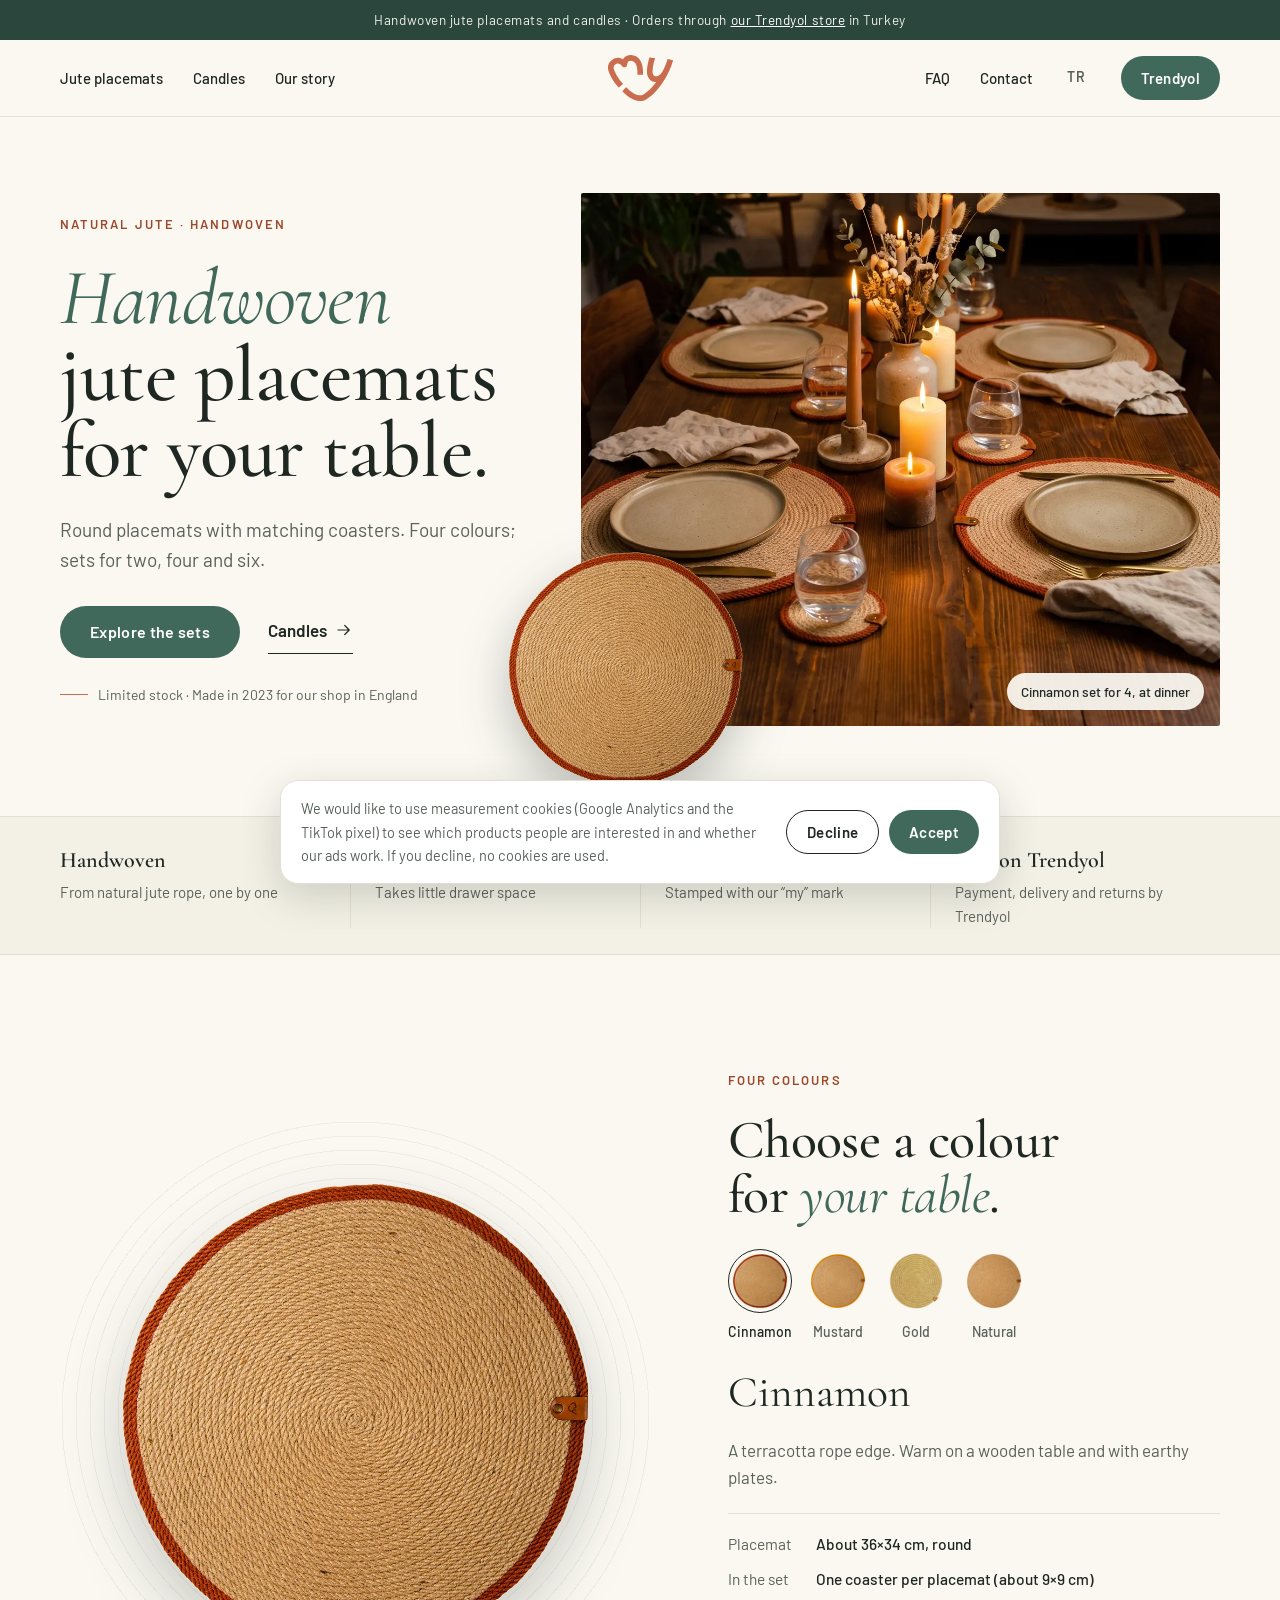
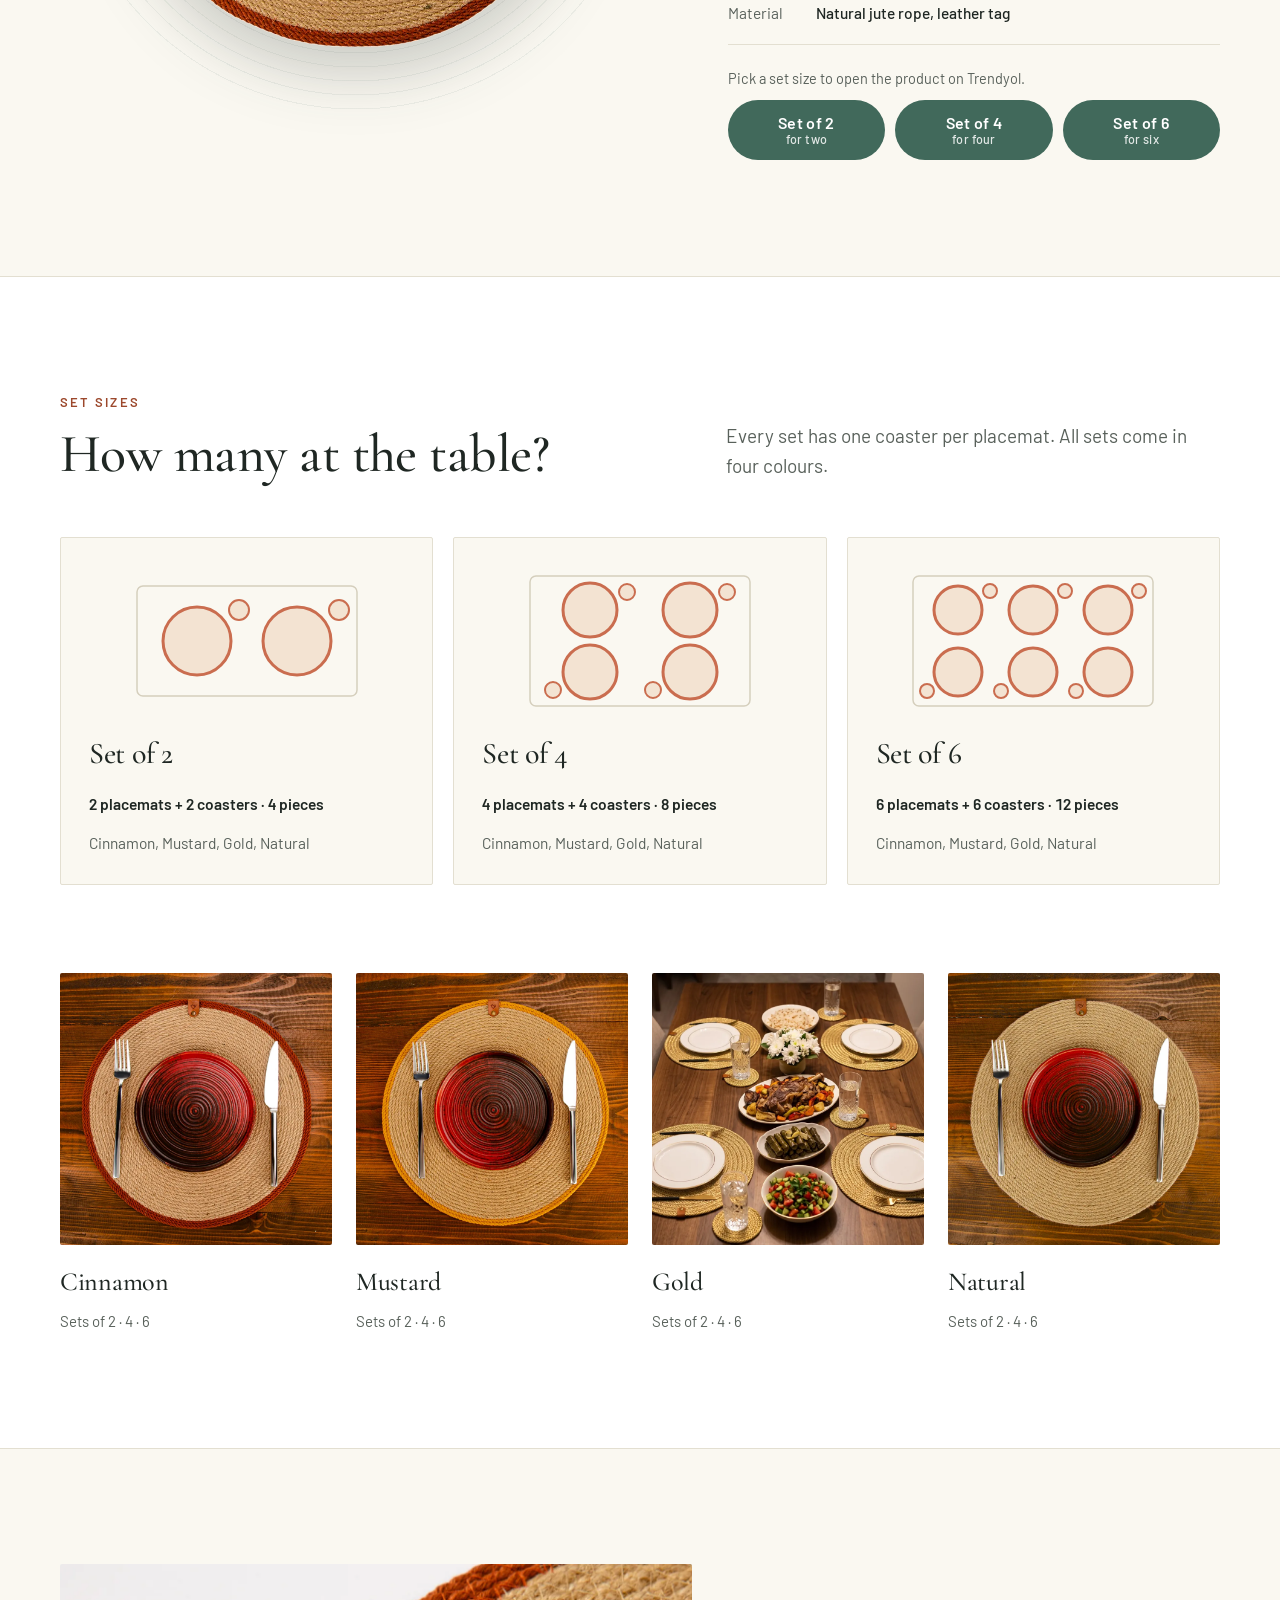
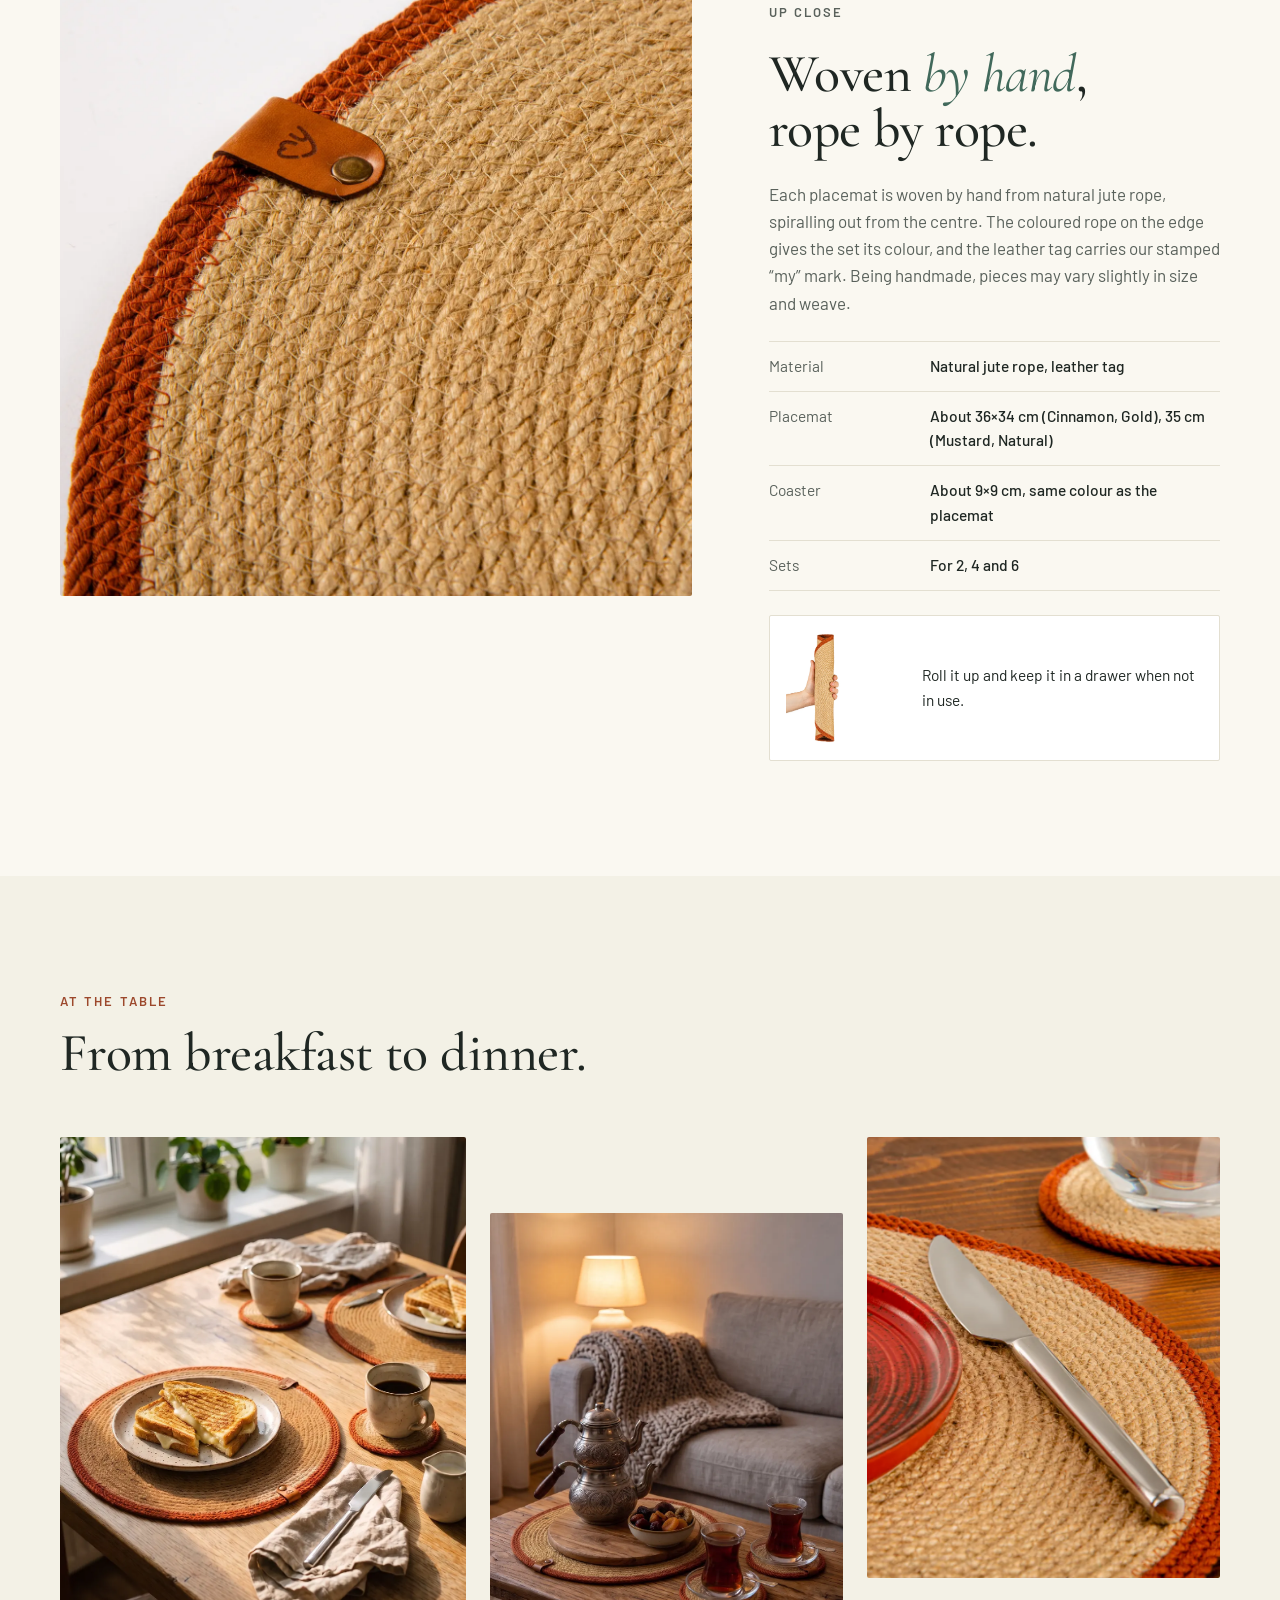
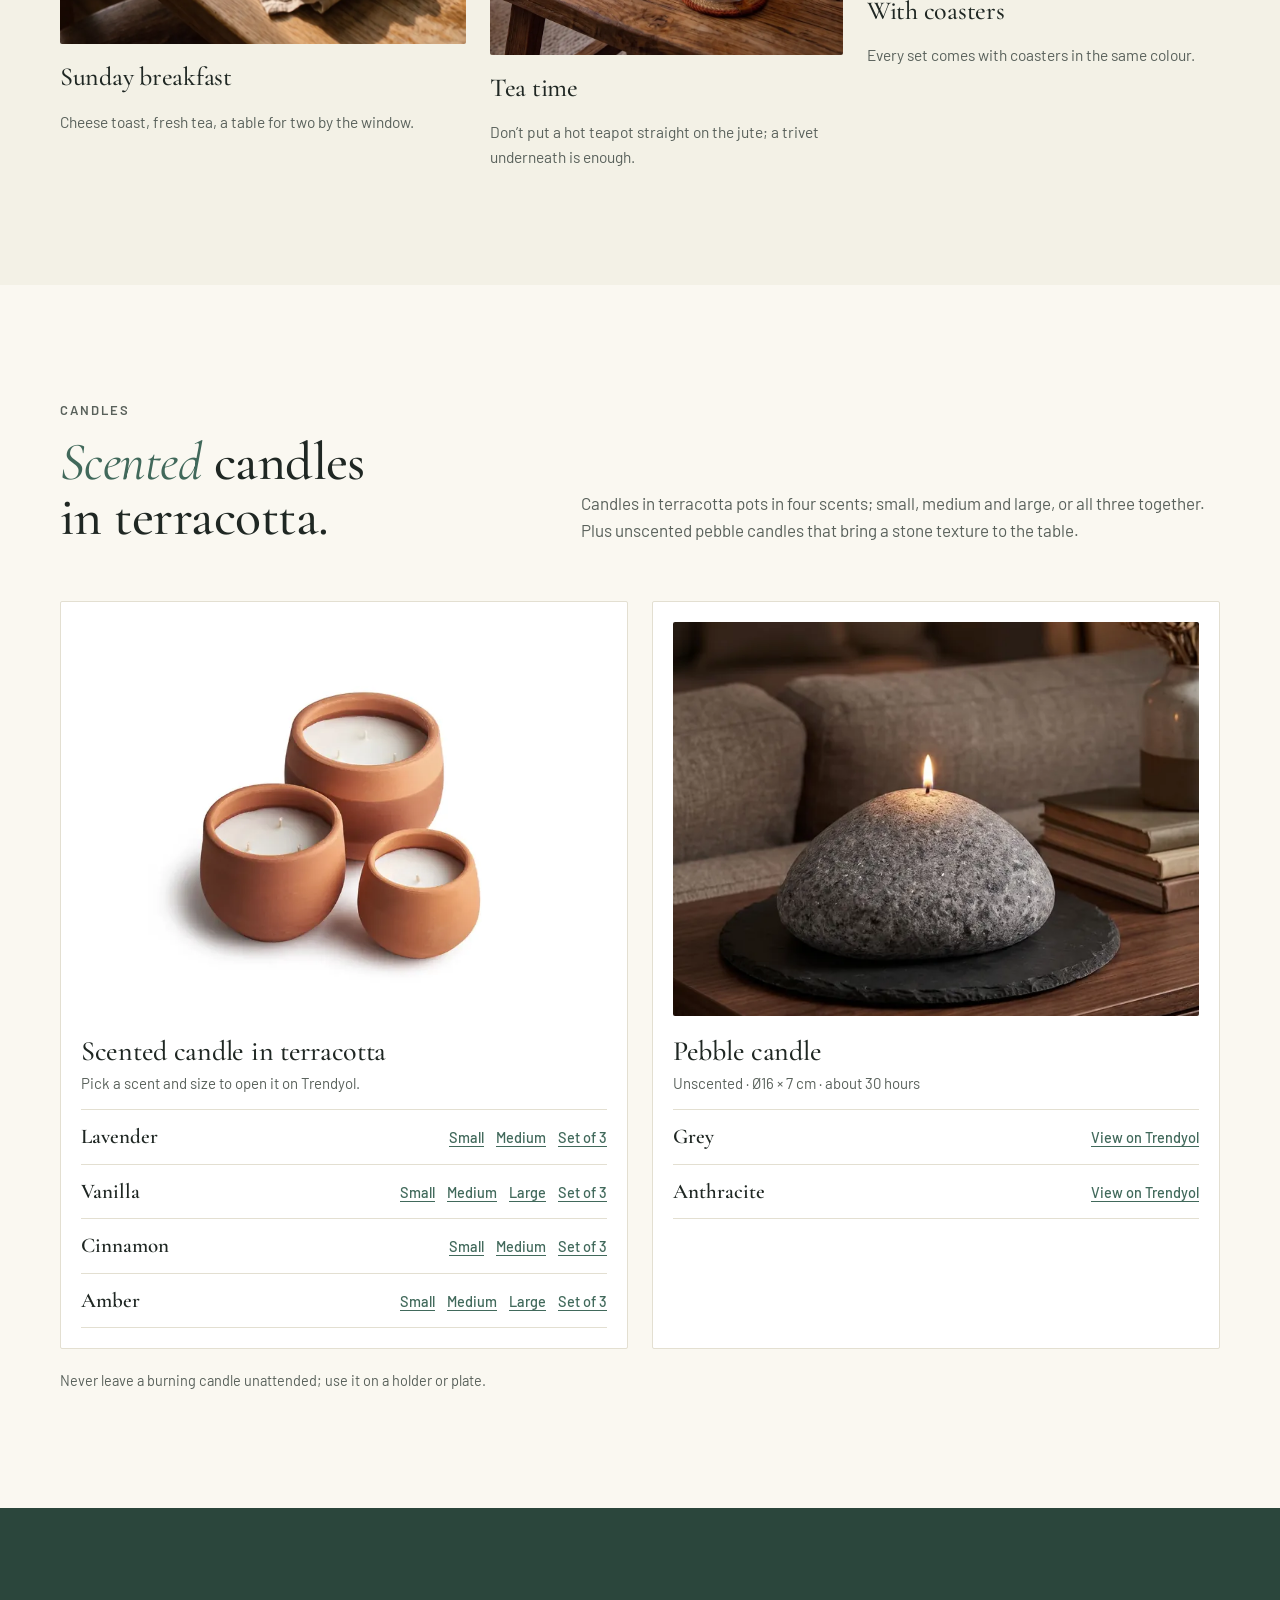
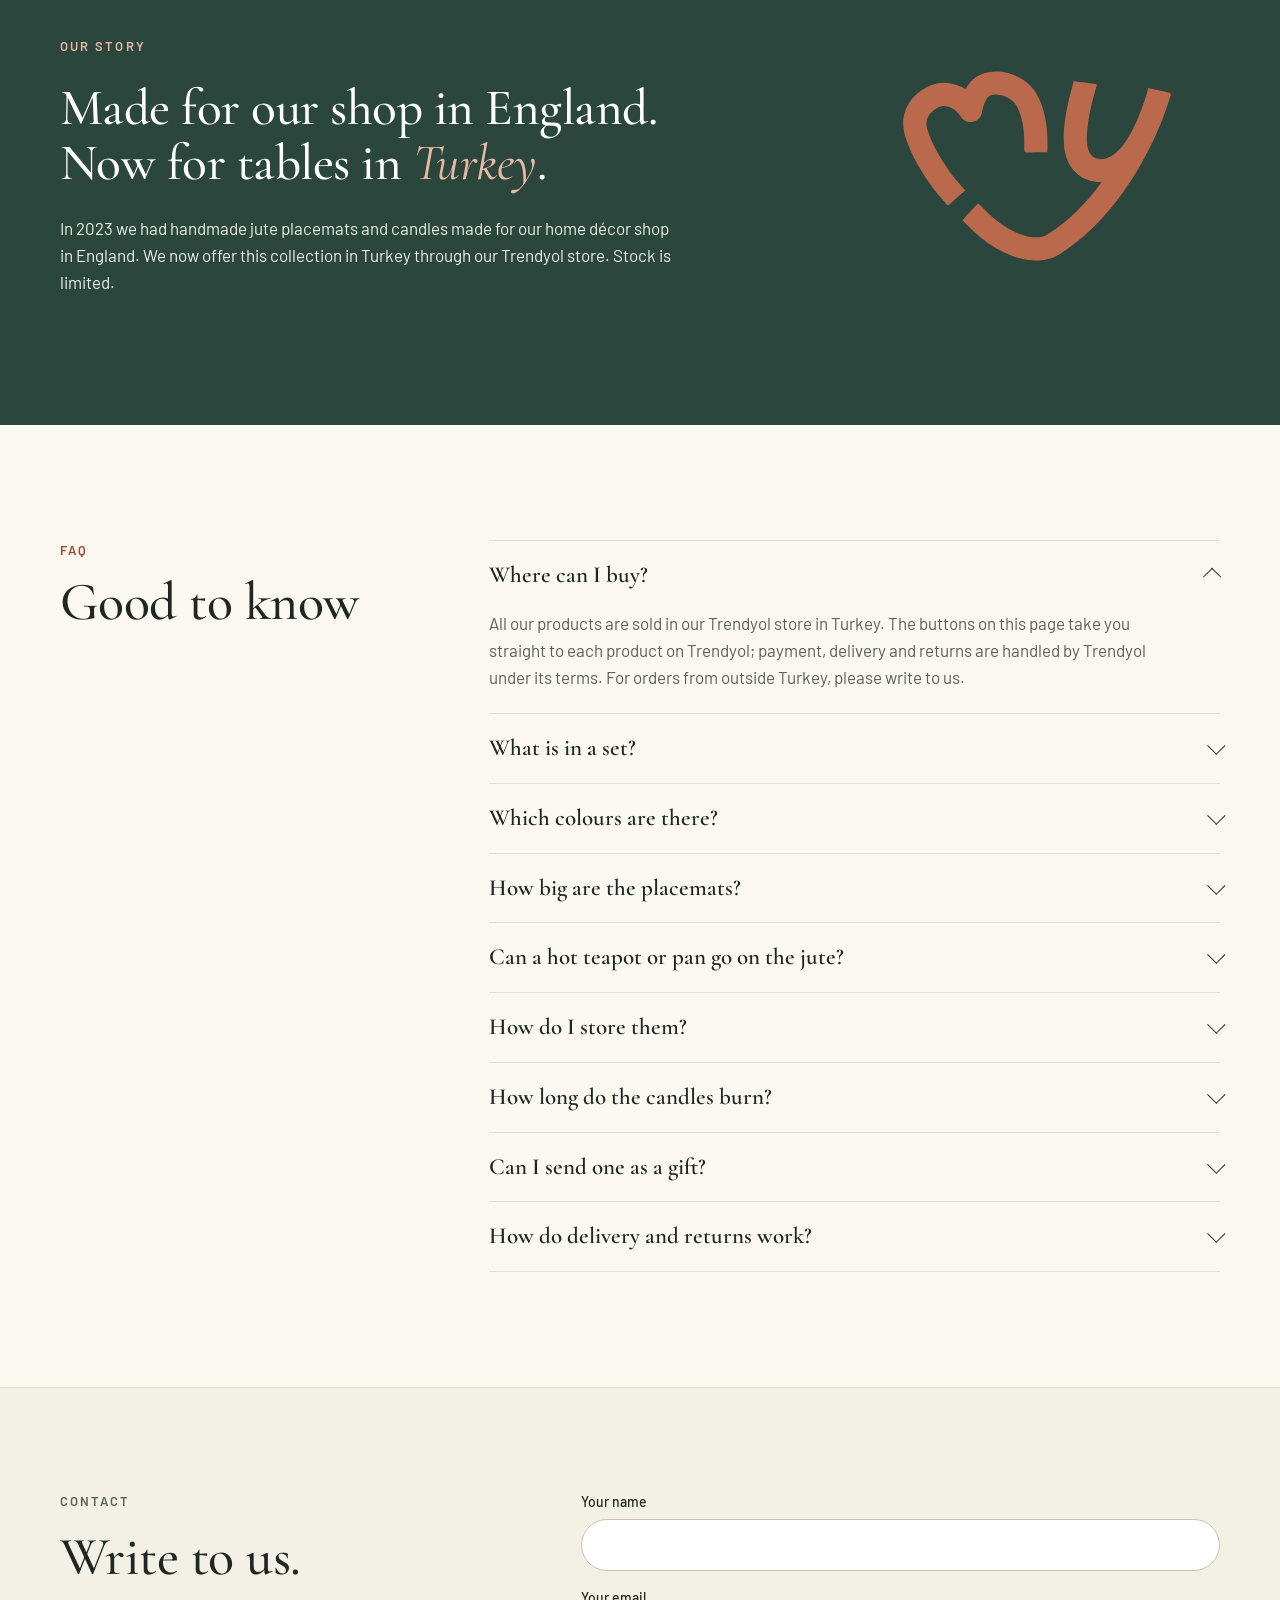
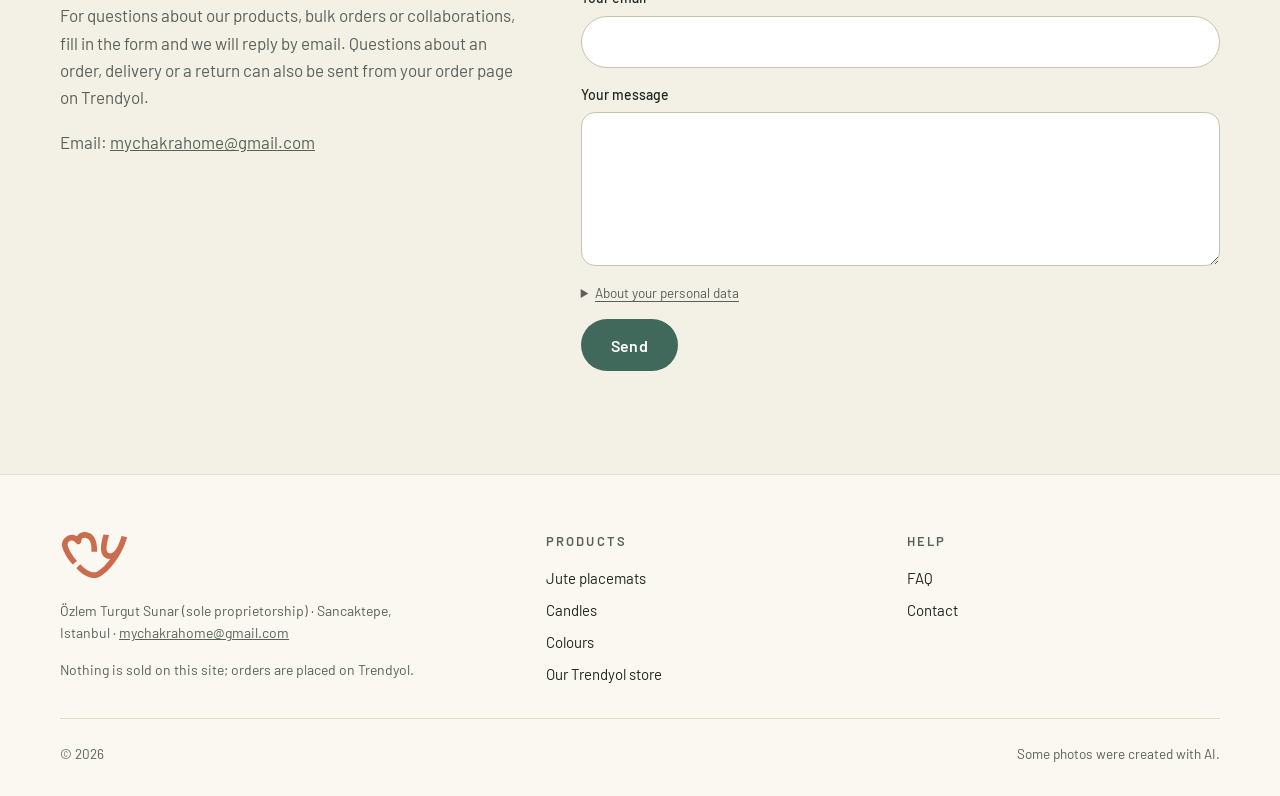
==== commit 3c8f4c9c: "SEO/GEO: başlık ve ana başlıkta 'jüt amerikan servis', paylaşım görseli ve etiketleri, 4 yeni SSS, S" ====
--- a/en/index.html
+++ b/en/index.html
@@ -3,14 +3,23 @@
 <head>
 <meta charset="utf-8">
 <meta name="viewport" content="width=device-width, initial-scale=1, viewport-fit=cover">
-<title>Handwoven jute placemats and candles</title>
+<title>Handwoven round jute placemat and coaster sets</title>
 <meta name="description" content="Round, handwoven jute placemats with matching coasters; scented candles in terracotta pots and pebble candles. Four colours, sets for 2, 4 and 6. Available in our Trendyol store.">
+<meta name="robots" content="max-image-preview:large">
 <meta property="og:type" content="website">
-<meta property="og:title" content="Handwoven jute placemats and candles">
+<meta property="og:url" content="https://mychakrahome.com.tr/en/">
+<meta property="og:title" content="Handwoven round jute placemat and coaster sets">
 <meta property="og:description" content="Four colours, sets for 2, 4 and 6. Available in our Trendyol store.">
-<meta property="og:image" content="https://mychakrahome.com.tr/img/sofra-tarcin.webp">
+<meta property="og:image" content="https://mychakrahome.com.tr/img/paylasim.jpg">
+<meta property="og:image:width" content="1200">
+<meta property="og:image:height" content="630">
+<meta property="og:image:alt" content="Cinnamon-edged round jute placemats and coasters on a candlelit wooden table">
 <meta property="og:locale" content="en_GB">
+<meta property="og:locale:alternate" content="tr_TR">
+<meta name="twitter:card" content="summary_large_image">
 <meta name="theme-color" content="#FAF8F1">
+<meta name="google-site-verification" content="LppxnHLEsoNkON9tyH0md-V4QpNqCCtNgkGpY3006qI">
+<meta name="facebook-domain-verification" content="n0nxvmre5kfmbfiwh9ig223otcyaod">
 <link rel="canonical" href="https://mychakrahome.com.tr/en/">
 <link rel="alternate" hreflang="tr" href="https://mychakrahome.com.tr/">
 <link rel="alternate" hreflang="en" href="https://mychakrahome.com.tr/en/">
@@ -19,6 +28,7 @@
 <link rel="preconnect" href="https://fonts.gstatic.com" crossorigin>
 <link rel="stylesheet" href="https://fonts.googleapis.com/css2?family=Cormorant+Garamond:ital,wght@0,400;0,500;0,600;1,400;1,500&family=Barlow:wght@400;500;600&display=swap">
 <link rel="stylesheet" href="../stil.css">
+<script type="application/ld+json" id="sss-veri">{"@context":"https://schema.org","@type":"FAQPage","url":"https://mychakrahome.com.tr/en/","inLanguage":"en","mainEntity":[{"@type":"Question","name":"Where can I buy?","acceptedAnswer":{"@type":"Answer","text":"All our products are sold in our Trendyol store in Turkey. The buttons on this page take you straight to each product on Trendyol; payment, delivery and returns are handled by Trendyol under its terms. For orders from outside Turkey, please write to us."}},{"@type":"Question","name":"What is in a set?","acceptedAnswer":{"@type":"Answer","text":"One coaster per placemat. The set of 4, for example, has 4 round jute placemats and 4 coasters in the same colour, 8 pieces in all."}},{"@type":"Question","name":"Which colours are there?","acceptedAnswer":{"@type":"Answer","text":"Four colours: Cinnamon (terracotta rope edge), Mustard (mustard-yellow rope edge), Gold (herringbone braid of jute and gold thread) and Natural (the jute's own tone). Each colour comes in sets of 2, 4 and 6. Jute is a natural fibre and every placemat is woven by hand, so the tone may vary slightly from piece to piece."}},{"@type":"Question","name":"How big are the placemats?","acceptedAnswer":{"@type":"Answer","text":"Cinnamon and Gold placemats are about 36×34 cm, Mustard and Natural about 35 cm; coasters are about 9×9 cm. Being handmade, sizes may vary slightly."}},{"@type":"Question","name":"Can a hot teapot or pan go on the jute?","acceptedAnswer":{"@type":"Answer","text":"Not directly. Put a trivet under hot teapots and pans, and use burning candles on a holder or plate."}},{"@type":"Question","name":"How do I store them?","acceptedAnswer":{"@type":"Answer","text":"Roll them up and keep them in a dry drawer when not in use."}},{"@type":"Question","name":"How long do the candles burn?","acceptedAnswer":{"@type":"Answer","text":"According to the maker, the candles in terracotta pots burn for about 20 hours (small), 30 hours (medium) and 40 hours (large); the pebble candle burns for about 30 hours. Burn time may vary with use."}},{"@type":"Question","name":"Can I send one as a gift?","acceptedAnswer":{"@type":"Answer","text":"Yes. When you order on Trendyol, simply enter the recipient's name and address as the delivery address."}},{"@type":"Question","name":"How do delivery and returns work?","acceptedAnswer":{"@type":"Answer","text":"Orders are shipped through Trendyol; the estimated dispatch time is shown on each product's Trendyol page. Returns follow Trendyol's terms and are made from your order page on Trendyol."}}]}</script>
 </head>
 <body>
 
@@ -72,7 +82,7 @@
   <div class="ic">
     <div class="acilis-metin">
       <p class="etiket">Natural jute · Handwoven</p>
-      <h1 id="acilis-baslik"><em>Handwoven</em> jute for your table.</h1>
+      <h1 id="acilis-baslik"><em>Handwoven</em> jute placemats for your table.</h1>
       <p class="giris">Round placemats with matching coasters. Four colours; sets for two, four and six.</p>
       <div class="acilis-dugmeler">
         <a class="dugme" href="#renk">Explore the sets</a>
@@ -292,6 +302,10 @@
         <p>One coaster per placemat. The set of 4, for example, has 4 round jute placemats and 4 coasters in the same colour, 8 pieces in all.</p>
       </details>
       <details>
+        <summary>Which colours are there?</summary>
+        <p>Four colours: Cinnamon (terracotta rope edge), Mustard (mustard-yellow rope edge), Gold (herringbone braid of jute and gold thread) and Natural (the jute's own tone). Each colour comes in sets of 2, 4 and 6. Jute is a natural fibre and every placemat is woven by hand, so the tone may vary slightly from piece to piece.</p>
+      </details>
+      <details>
         <summary>How big are the placemats?</summary>
         <p>Cinnamon and Gold placemats are about 36×34 cm, Mustard and Natural about 35 cm; coasters are about 9×9 cm. Being handmade, sizes may vary slightly.</p>
       </details>
@@ -302,6 +316,18 @@
       <details>
         <summary>How do I store them?</summary>
         <p>Roll them up and keep them in a dry drawer when not in use.</p>
+      </details>
+      <details>
+        <summary>How long do the candles burn?</summary>
+        <p>According to the maker, the candles in terracotta pots burn for about 20 hours (small), 30 hours (medium) and 40 hours (large); the pebble candle burns for about 30 hours. Burn time may vary with use.</p>
+      </details>
+      <details>
+        <summary>Can I send one as a gift?</summary>
+        <p>Yes. When you order on Trendyol, simply enter the recipient's name and address as the delivery address.</p>
+      </details>
+      <details>
+        <summary>How do delivery and returns work?</summary>
+        <p>Orders are shipped through Trendyol; the estimated dispatch time is shown on each product's Trendyol page. Returns follow Trendyol's terms and are made from your order page on Trendyol.</p>
       </details>
     </div>
   </div>
